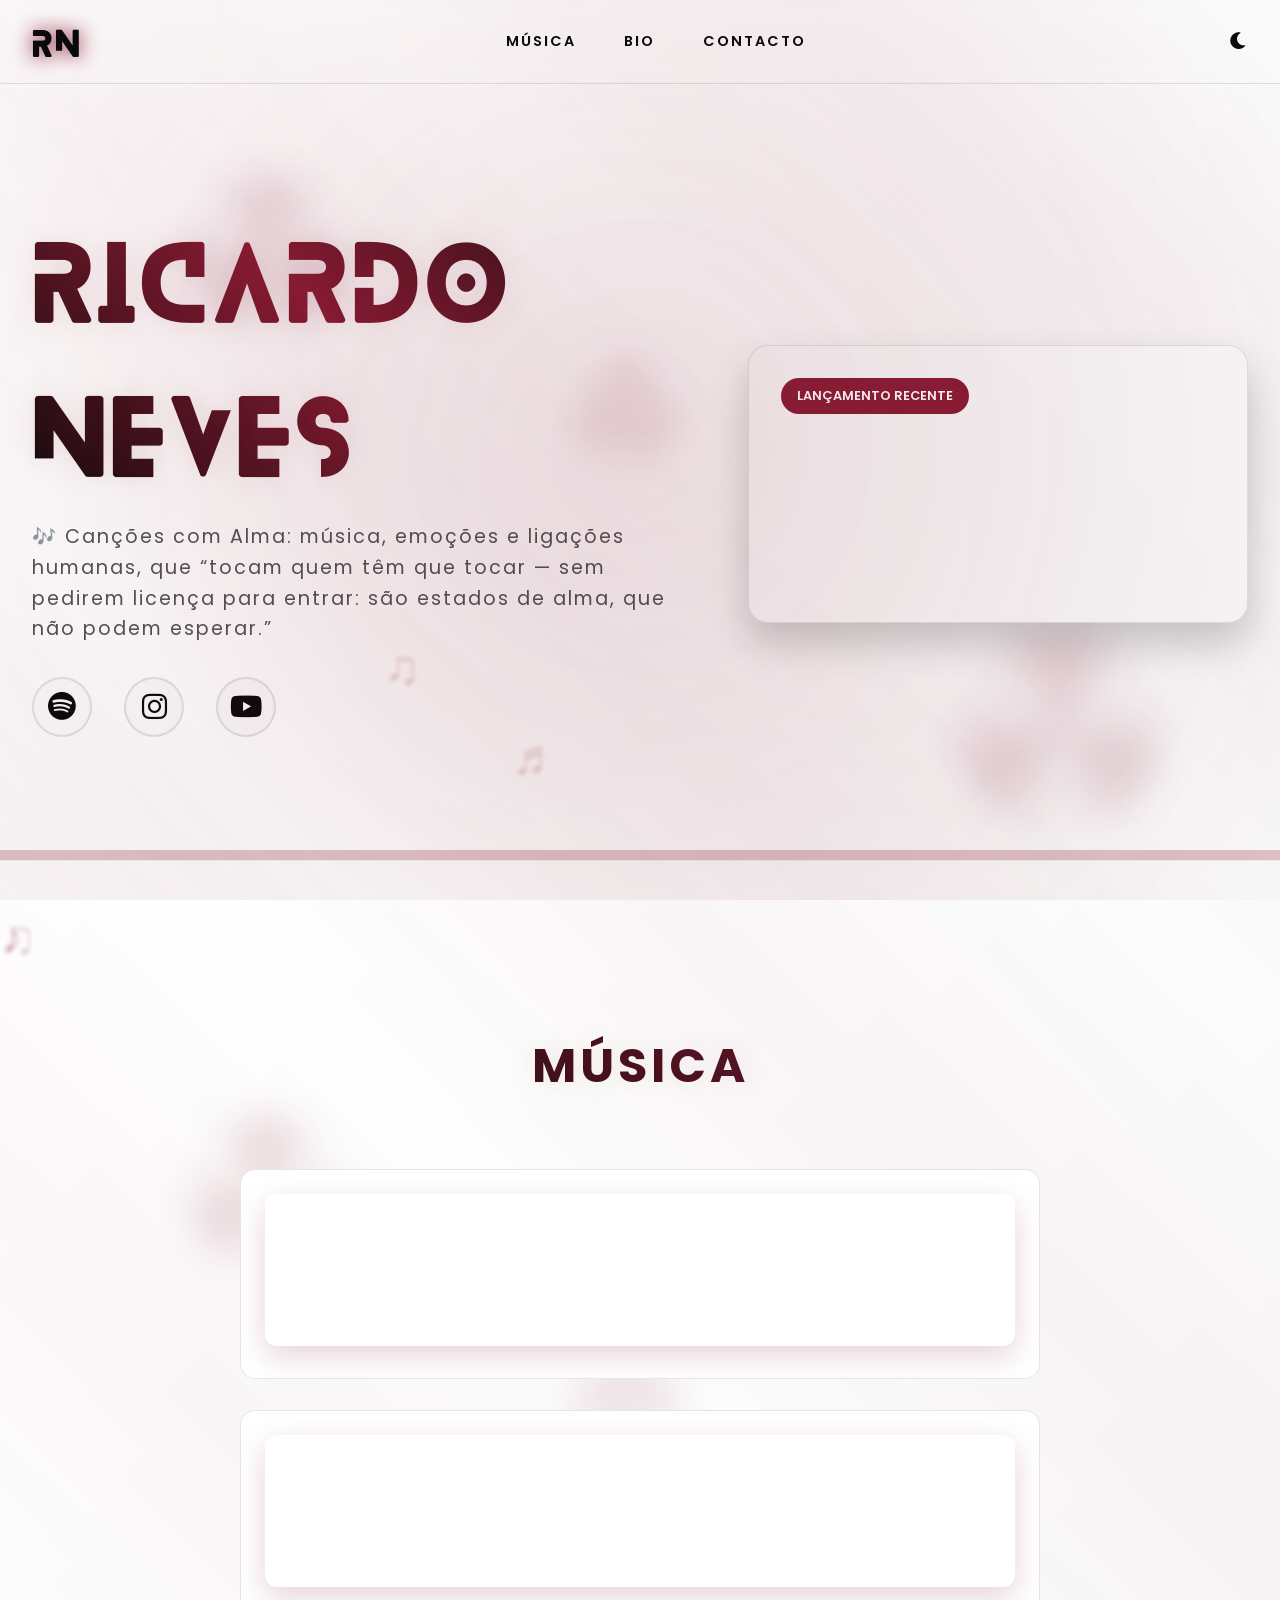
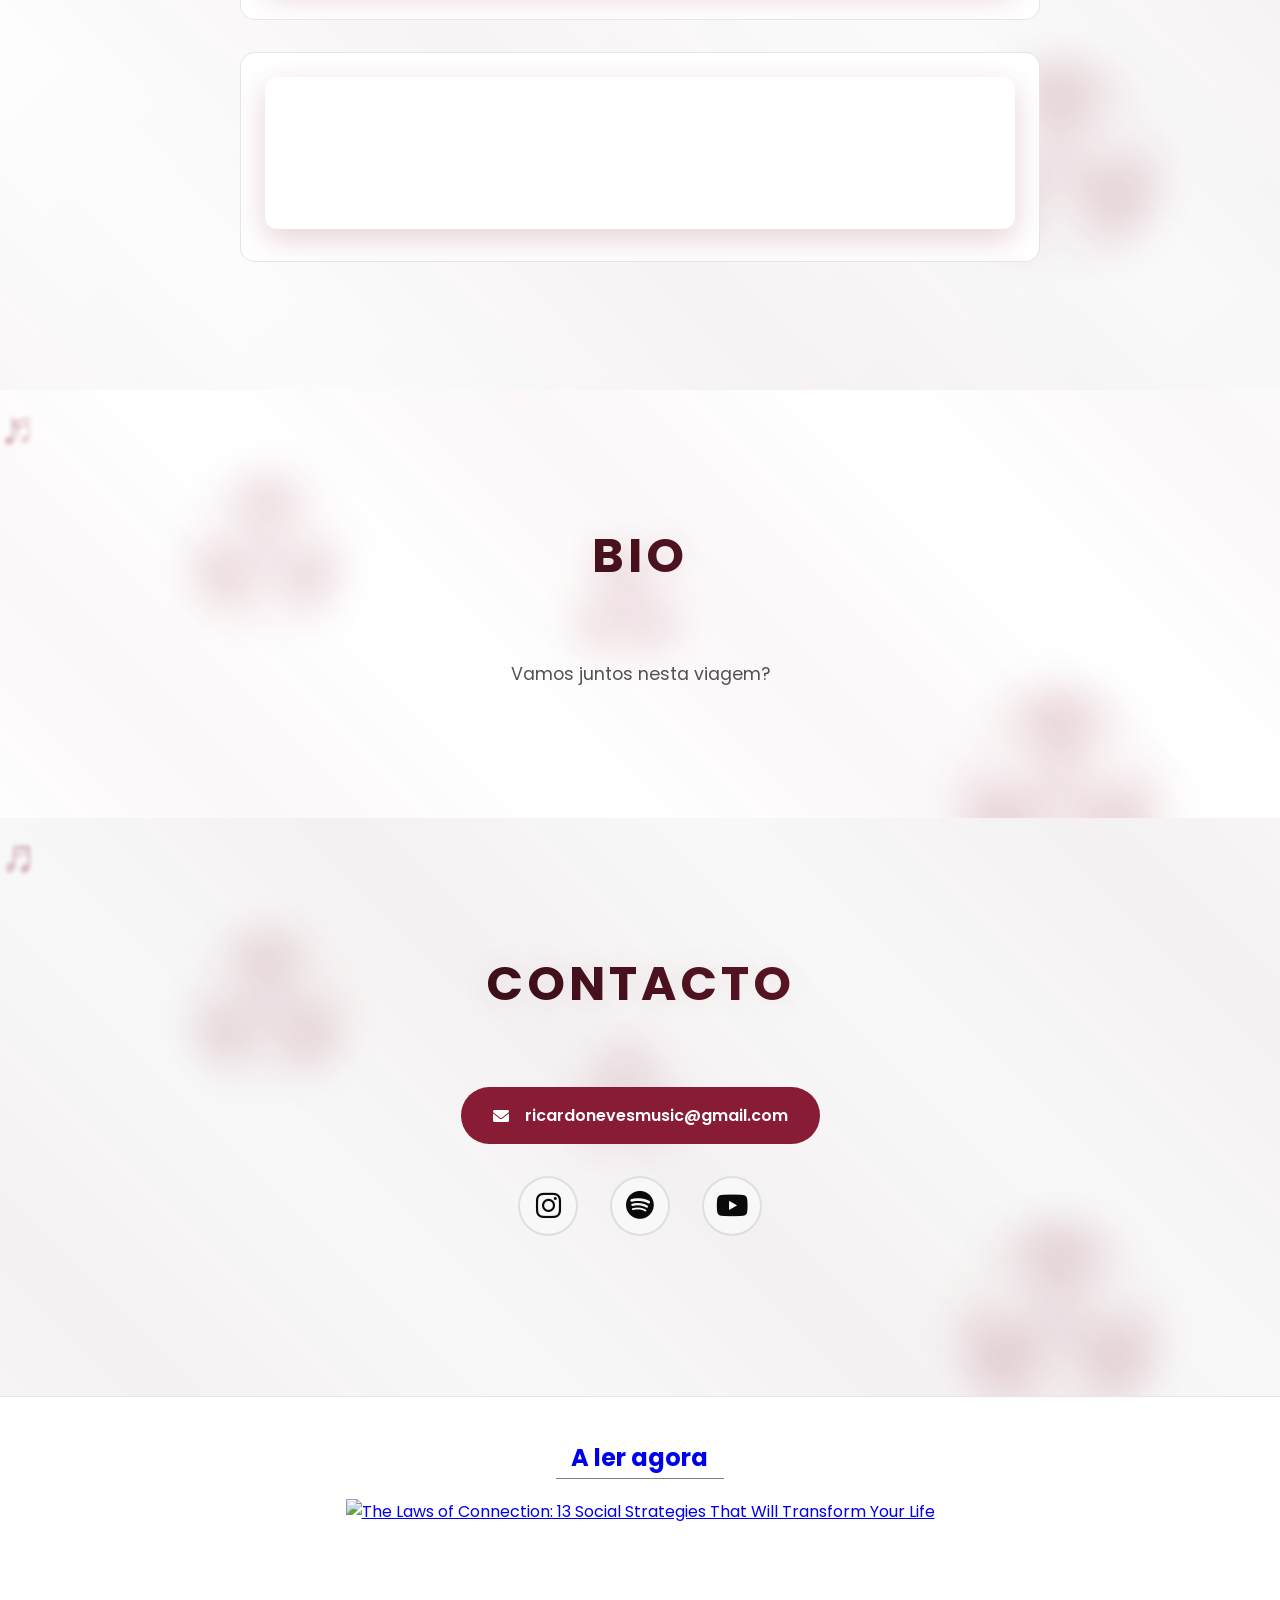
==== index.html @ ec3bc3f4 "Remove Goodreads widget script from index.html Removed Goodreads custom widget script from footer." ====
<!DOCTYPE html>
<html lang="pt-PT" prefix="og: https://ogp.me/ns#" data-theme="light">
<head>
    <meta charset="UTF-8">
    <meta name="viewport" content="width=device-width, initial-scale=1.0">
    <title>Ricardo Neves</title>
    <meta name="description" content="Músico e cantautor português ✨🎶">
    <link rel="canonical" href="https://ricardonevesmusic.github.io/">
    <meta property="og:locale" content="pt_PT">
    <meta property="og:type" content="website">
    <meta property="og:title" content="Ricardo Neves">
    <meta property="og:description" content="Músico e cantautor português ✨🎶">
    <meta property="og:url" content="https://ricardonevesmusic.github.io/">
    <meta property="og:site_name" content="Ricardo Neves">
    <meta property="og:image" content="https://ricardonevesmusic.github.io/assets/content/thumb.png">
    <meta property="og:image:alt" content="thumb">
    <meta property="fb:app_id" content="2177072043146014">
    <meta name="google-site-verification" content="KNyruKmZy-m8HZT0TS59l2hloIQMqn_xw50FbiEylUY">
<script type="application/ld+json">
{
  "@context": "https://schema.org",
  "@type": "Organization",
  "name": "Ricardo Neves",
  "alternateName": "Ricardo Neves",
  "url": "https://ricardonevesmusic.github.io/",
  "logo": "https://ricardonevesmusic.github.io/assets/content/thumb.png",
  "sameAs": [
    "https://www.youtube.com/ricardonevesmusic/",
    "https://www.instagram.com/ricardonevesmusic/",
    "https://open.spotify.com/artist/6WlL4P6eUaXGtFagtXvYX2/",
    "https://www.facebook.com/ricardonevesmusic/",
    "https://music.apple.com/artist/ricardo-neves/1589134865",
    "https://ricardonevesmusic.github.io/",
    "https://ricardonevesmusic.bandcamp.com",
    "https://paypal.me/ricardonevesmusic/",
    "https://www.paypal.com/paypalme/ricardonevesmusic/",
    "https://buymeacoffee.com/ricardonevesmusic",
    "https://github.com/ricardonevesmusic/",
    "https://x.com/RicardoNMusic/",
    "https://soundcloud.com/ricardonevesmusic/"
  ]
}
</script>
    <link rel="icon" type="image/png" href="assets/content/logo1.png">
    <link rel="alternate icon" href="assets/content/logo1.png" type="image/png">
    <link rel="stylesheet" href="assets/css/style.css">
    <link rel="stylesheet" href="https://cdnjs.cloudflare.com/ajax/libs/font-awesome/6.0.0/css/all.min.css">
    <link href="https://fonts.googleapis.com/css2?family=Poppins:wght@300;400;500;600;700;800&display=swap" rel="stylesheet">
</head>
<body>
    <!-- Navigation -->
    <nav>
        <div class="nav-content">
            <div class="logo">RN</div>
            <button class="mobile-menu-btn">
                <i class="fas fa-bars"></i>
            </button>
            <div class="nav-links">
                <a href="#music">MÚSICA</a>
                <a href="#about">BIO</a>
                <a href="#contact">CONTACTO</a>
            </div>
            <button class="theme-toggle">
                <i class="fas fa-moon"></i>
            </button>
        </div>
    </nav>

    <!-- Scroll Indicator -->
    <div class="scroll-progress"></div>

    <!-- Hero Section -->
    <section id="home" class="hero">
        <div class="animated-background">
            <div class="floating-element" data-speed="1"></div>
            <div class="floating-element" data-speed="2"></div>
            <div class="floating-element" data-speed="3"></div>
            <div class="floating-element" data-speed="2"></div>
            <div class="floating-element" data-speed="1"></div>
            <div class="floating-note">♪</div>
            <div class="floating-note">♫</div>
            <div class="floating-note">♬</div>
        </div>
        <div class="wave-animation"></div>
        <div class="hero-content">
            <div class="hero-left">
                <div class="artist-info">
                    <h1>Ricardo Neves</h1>
                    <p>🎶 Canções com Alma: música, emoções e ligações humanas, que “tocam quem têm que tocar — sem pedirem licença para entrar: são estados de alma, que não podem esperar.”</p>
                    <div class="social-links">
                        <a href="https://open.spotify.com/artist/6WlL4P6eUaXGtFagtXvYX2" target="_blank" class="spotify-link">
                            <i class="fab fa-spotify"></i>
                            <span class="tooltip">Spotify</span>
                        </a>
                        <a href="https://www.instagram.com/ricardonevesmusic" target="_blank" class="instagram-link">
                            <i class="fab fa-instagram"></i>
                            <span class="tooltip">Instagram</span>
                        </a>
                        <a href="https://www.youtube.com/ricardonevesmusic" target="_blank" class="youtube-link">
                            <i class="fab fa-youtube"></i>
                            <span class="tooltip">YouTube</span>
                        </a>
                    </div>
                </div>
            </div>
            <div class="hero-right">
                <div class="latest-track">
                    <span class="tag">LANÇAMENTO RECENTE</span>
                    <iframe style="border:0; border-radius:12px;" 
                        src="https://open.spotify.com/embed/track/5uufnK4wmRkYxllsQLebnW?theme=0" 
                        width="100%" 
                        height="152" 
                        allowfullscreen="" 
                        allow="autoplay; clipboard-write; encrypted-media; fullscreen; picture-in-picture" 
                        loading="lazy">
                    </iframe>
                </div>
            </div>
        </div>
    </section>

    <!-- Hero section's 3D layers -->
    <div class="hero-layers">
        <div class="layer" data-speed="0.1"></div>
        <div class="layer" data-speed="0.2"></div>
        <div class="layer" data-speed="0.3"></div>
    </div>

    <!-- Music Wave Canvas -->
    <canvas id="waveCanvas"></canvas>

    <!-- Music Section -->
    <section id="music" class="music">
        <div class="animated-background">
            <div class="floating-element" data-speed="1"></div>
            <div class="floating-element" data-speed="2"></div>
            <div class="floating-element" data-speed="3"></div>
            <div class="floating-note">♪</div>
            <div class="floating-note">♫</div>
        </div>
        <div class="wave-animation"></div>
        <h2>MÚSICA</h2>
        <div class="music-container">
            <div class="track-list">
                <div class="track">
                    <div class="track-inner">
                        <iframe style="border:0; border-radius:12px;" 
                            src="https://open.spotify.com/embed/track/4zQgELJewbK9GteYhasrMs?theme=0" 
                            width="100%" 
                            height="152"
                            allowfullscreen="" 
                            allow="autoplay; clipboard-write; encrypted-media; fullscreen; picture-in-picture" 
                            loading="lazy">
                        </iframe>
                    </div>
                </div>
                <div class="track">
                    <div class="track-inner">
                        <iframe style="border:0; border-radius:12px;" 
                            src="https://open.spotify.com/embed/track/7EoBHSqBF46eooiJKFsT2g?theme=0" 
                            width="100%" 
                            height="152" 
                            allowfullscreen="" 
                            allow="autoplay; clipboard-write; encrypted-media; fullscreen; picture-in-picture" 
                            loading="lazy">
                        </iframe>
                    </div>
                </div>
                <div class="track">
                    <div class="track-inner">
                        <iframe style="border:0; border-radius:12px;" 
                            src="https://open.spotify.com/embed/track/21BXsSyrTKfIPPm9quDmxL?theme=0" 
                            width="100%" 
                            height="152" 
                            allowfullscreen="" 
                            allow="autoplay; clipboard-write; encrypted-media; fullscreen; picture-in-picture" 
                            loading="lazy">
                        </iframe>
                    </div>
                </div>
            </div>
        </div>
    </section>

    <!-- About Section -->
    <section id="about" class="about">
        <div class="animated-background">
            <div class="floating-element" data-speed="2"></div>
            <div class="floating-element" data-speed="1"></div>
            <div class="floating-element" data-speed="3"></div>
            <div class="floating-note">♬</div>
            <div class="floating-note">♪</div>
        </div>
        <div class="wave-animation"></div>
        <h2>BIO</h2>
        <div class="about-content">
            <div class="about-text">
                <p>Vamos juntos nesta viagem?</p>
            </div>
        </div>
    </section>

    <!-- Contact Section -->
    <section id="contact" class="contact">
        <div class="animated-background">
            <div class="floating-element" data-speed="1"></div>
            <div class="floating-element" data-speed="3"></div>
            <div class="floating-element" data-speed="2"></div>
            <div class="floating-note">♫</div>
            <div class="floating-note">♬</div>
        </div>
        <div class="wave-animation"></div>
        <h2>CONTACTO</h2>
        <div class="contact-content">
            <a href="mailto:ricardonevesmusic@gmail.com" class="contact-btn">
                <i class="fas fa-envelope"></i>
                ricardonevesmusic@gmail.com
            </a>
            <div class="social-links-bottom">
                <a href="https://www.instagram.com/ricardonevesmusic" target="_blank" class="instagram-link">
                    <i class="fab fa-instagram"></i>
                    <span class="tooltip">Instagram</span>
                </a>
                <a href="https://open.spotify.com/artist/6WlL4P6eUaXGtFagtXvYX2" target="_blank" class="spotify-link">
                    <i class="fab fa-spotify"></i>
                    <span class="tooltip">Spotify</span>
                </a>
                <a href="https://www.youtube.com/ricardonevesmusic" target="_blank" class="youtube-link">
                    <i class="fab fa-youtube"></i>
                    <span class="tooltip">YouTube</span>
                </a>
            </div>
        </div>
    </section>

    <footer>
        <p></p>
                <!-- Show static HTML/CSS as a placeholder in case js is not enabled - javascript include will override this if things work -->
      
<style type="text/css" media="screen">
  .gr_custom_container_1781702790 {
    /* customize your Goodreads widget container here*/
    border: 0px solid gray;
    border-radius:10px;
    padding: 10px 5px 10px 5px;
    background-color: transparent;
    color: #000000;
    width: 100%;
  }
  .gr_custom_header_1781702790 {
    /* customize your Goodreads header here*/
    border-bottom: 1px solid gray;
    width: 14%;
    margin-bottom: 20px;
    text-align: center;
    font-size: 80%
    padding-bottom: 5px;
  }
  .gr_custom_each_container_1781702790 {
    /* customize each individual book container here */
    width: 100%;
    clear: both;
    margin-bottom: 10px;
    padding-bottom: 4px;
  }
  .gr_custom_book_container_1781702790 {
    /* customize your book covers here */
    overflow: hidden;
    height: 400px;
    text-align: center;
    width: 100%;
    ;
  }
  .gr_custom_author_1781702790 {
    /* customize your author names here */
    font-size: 10px;
  }
  .gr_custom_tags_1781702790 {
    /* customize your tags here */
    font-size: 10px;
    color: gray;
  }
  .gr_custom_rating_1781702790 {
    /* customize your rating stars here */
    float: right;
  }
</style>

      <center><div id="gr_custom_widget_1781702790">
          <div class="gr_custom_container_1781702790">
    <h2 class="gr_custom_header_1781702790">
    <a style="text-decoration: none;" rel="nofollow" href="https://www.goodreads.com/review/list/196361503-ricardo-neves?shelf=currently-reading&amp;utm_medium=api&amp;utm_source=custom_widget">A ler agora</a>
    </h2>
      <div class="gr_custom_each_container_1781702790">
          <div class="gr_custom_book_container_1781702790">
            <a title="The Laws of Connection: 13 Social Strategies That Will Transform Your Life" rel="nofollow" href="https://www.goodreads.com/review/show/8693892093?utm_medium=api&amp;utm_source=custom_widget"><img alt="The Laws of Connection: 13 Social Strategies That Will Transform Your Life" border="0" src="https://i.gr-assets.com/images/S/compressed.photo.goodreads.com/books/1775548458l/250739136._SX_.jpg" width="300px" height="300px" /></a>
          </div>
      </div>
              
  </div>
      </center>
      </div>
    </footer>

    <script src="assets/js/script.js"></script>
</body>
</html>
---- assets/css/style.css ----
/* 💻💻💻 VERSÃO — PC 💻💻💻 */

/* ------------------------- */

/* 
=======================
VARIÁVEIS DO TEMA NO PC 
======================= 
*/

:root {
    --bg-primary: #0a0a0a;
    --bg-secondary: #151515;
    --text-primary: #ffffff;
    --text-secondary: rgba(255, 255, 255, 0.7);
    --accent: #881c34;
    --accent-light: rgba(136, 28, 52, 0.2);
    --border: rgba(255, 255, 255, 0.1);
}

[data-theme="light"] {
    --bg-primary: #ffffff;
    --bg-secondary: #f8f8f8;
    --text-primary: #0a0a0a;
    --text-secondary: rgba(10, 10, 10, 0.7);
    --accent: #881c34;
    --accent-light: rgba(136, 28, 52, 0.1);
    --border: rgba(0, 0, 0, 0.1);
}

/* 
==============
ESTILOS PADRÃO
============== 
*/

* {
    margin: 0;
    padding: 0;
    box-sizing: border-box;
}

html {
    scroll-behavior: smooth;
}

body {
    font-family: 'Poppins', sans-serif;
    background: var(--bg-primary);
    color: var(--text-primary);
    line-height: 1.6;
    overflow-x: hidden;
}

/* 
=============
NAVEGAÇÃO 🧭
============= 
*/

nav {
    position: fixed;
    width: 100%;
    top: 0;
    z-index: 1000;
    background: rgba var(--bg-primary), 0.8;
    backdrop-filter: blur(10px);
    border-bottom: 1px solid var(--border);
}

.nav-content {
    max-width: 1400px;
    margin: 0 auto;
    padding: 1rem 2rem;
    display: flex;
    justify-content: space-between;
    align-items: center;
}

.logo {
    font-family: 'Blanka';
    font-size: 2rem;
    font-weight: 800;
    color: var(--text-primary);
    text-shadow: 0 0 20px var(--accent);
    letter-spacing: 4px;
}

.nav-links {
    display: flex;
    gap: 3rem;
}

.nav-links a {
    color: var(--text-primary);
    text-decoration: none;
    font-weight: 600;
    font-size: 0.9rem;
    letter-spacing: 2px;
    transition: all 0.3s ease;
}

.nav-links a:hover {
    color: var(--accent);
}

/* 
===========
SECÇÃO HERO
=========== 
*/

.hero {
    min-height: 100vh;
    padding: 100px 2rem 2rem;
    position: relative;
    display: flex;
    align-items: center;
    background: linear-gradient(135deg, var(--bg-primary) 0%, var(--bg-secondary) 100%);
    overflow: hidden;
}

.wave-animation {
    position: absolute;
    top: 0;
    left: 0;
    width: 100%;
    height: 100%;
    background: repeating-linear-gradient(
        45deg,
        var(--accent-light) 0%,
        transparent 10%,
        var(--accent-light) 20%
    );
    background-size: 200% 200%;
    animation: 
        waveMove 20s ease-in-out infinite alternate;
    opacity: 0.3;
    will-change: transform;
}

@keyframes waveMove {
    0% {
        transform: translateY(-5%) scale(1.05);
    }
    100% {
        transform: translateY(5%) scale(1.05);
    }
}

.hero-content {
    max-width: 1400px;
    margin: 0 auto;
    width: 100%;
    display: flex;
    justify-content: space-between;
    align-items: center;
    gap: 4rem;
    position: relative;
    z-index: 2;
}

.hero-left {
    flex: 1;
}

.artist-info h1 {
    font-family: 'Blanka';
    font-size: 6rem;
    font-weight: 800;
    letter-spacing: 8px;
    margin-bottom: 1rem;
    background: linear-gradient(45deg, var(--text-primary), var(--accent));
    -webkit-background-clip: text;
    -webkit-text-fill-color: transparent;
    text-shadow: 0 0 30px var(--accent-light);
}

.artist-info p {
    font-size: 1.2rem;
    color: var(--text-secondary);
    margin-bottom: 2rem;
    letter-spacing: 2px;
}

.hero-right {
    flex: 1;
    max-width: 500px;
}

.latest-track {
    background: var(--bg-secondary);
    padding: 2rem;
    border-radius: 20px;
    border: 1px solid var(--border);
    box-shadow: 0 20px 40px rgba(0, 0, 0, 0.2);
    transform: translateY(0);
    transition: transform 0.3s ease;
}

.latest-track:hover {
    transform: translateY(-10px);
}

.tag {
    display: inline-block;
    padding: 0.5rem 1rem;
    background: var(--accent);
    color: #fff;
    border-radius: 50px;
    font-size: 0.8rem;
    font-weight: 600;
    margin-bottom: 1rem;
}

/* 
==================
SECÇÃO MUSICAL 🎶
================== 
*/

.music {
    padding: 8rem 2rem;
    position: relative;
    overflow: hidden;
    background: linear-gradient(135deg, var(--bg-primary) 0%, var(--bg-secondary) 100%);
}

.music h2 {
    position: relative;
    z-index: 2;
    text-align: center;
    font-size: 3rem;
    margin-bottom: 4rem;
    letter-spacing: 4px;
    background: linear-gradient(45deg, var(--text-primary), var(--accent));
    -webkit-background-clip: text;
    -webkit-text-fill-color: transparent;
    text-shadow: 0 0 30px var(--accent-light);
}

.music-container {
    position: relative;
    z-index: 2;
}

.track-list {
    max-width: 800px;
    margin: 0 auto;
    display: flex;
    flex-direction: column;
    gap: 2rem;
}

.track {
    background: var(--bg-primary);
    padding: 1.5rem;
    border-radius: 15px;
    border: 1px solid var(--border);
    transition: all 0.5s cubic-bezier(0.4, 0, 0.2, 1);
    position: relative;
    overflow: hidden;
}

.track:hover {
    transform: translateY(-10px) scale(1.02);
    box-shadow: 0 20px 40px rgba(0, 0, 0, 0.3);
}

.track::before {
    content: '';
    position: absolute;
    top: -50%;
    left: -50%;
    width: 200%;
    height: 200%;
    background: linear-gradient(
        45deg,
        transparent,
        rgba(136, 28, 52, 0.1),
        transparent
    );
    transform: rotate(45deg);
    animation: shine 3s infinite;
    opacity: 0;
    transition: opacity 0.3s ease;
}

.track:hover::before {
    opacity: 1;
}

@keyframes shine {
    0% {
        transform: translateX(-100%) rotate(45deg);
    }
    100% {
        transform: translateX(100%) rotate(45deg);
    }
}

/* 
=========================
SECÇÕES DE BIO & CONTACTO
========================= 
*/

.about, .contact {
    padding: 8rem 2rem;
    position: relative;
    overflow: hidden;
    background: linear-gradient(135deg, var(--bg-primary) 0%, var(--bg-secondary) 100%);
}

.about {
    background: var(--bg-primary);
}

.contact {
    background: var(--bg-secondary);
}

.about h2, .contact h2 {
    position: relative;
    z-index: 2;
    text-align: center;
    font-size: 3rem;
    margin-bottom: 4rem;
    letter-spacing: 4px;
    background: linear-gradient(45deg, var(--text-primary), var(--accent));
    -webkit-background-clip: text;
    -webkit-text-fill-color: transparent;
    text-shadow: 0 0 30px var(--accent-light);
}

.about-content, .contact-content {
    max-width: 800px;
    margin: 0 auto;
    text-align: center;
    position: relative;
    z-index: 2;
}

.about-text p {
    font-size: 1.1rem;
    color: var(--text-secondary);
    line-height: 1.8;
}

/* 
=============================================
💻💻💻 LINKS DAS REDES SOCIAIS — PC 💻💻💻
============================================= 
*/

.social-links {
    display: flex;
    gap: 2rem;
    margin: 2rem 0;
}

.social-links a {
    position: relative;
    width: 60px;
    height: 60px;
    display: flex;
    align-items: center;
    justify-content: center;
    border-radius: 50%;
    background: var(--bg-secondary);
    border: 2px solid var(--border);
    transition: all 0.4s cubic-bezier(0.175, 0.885, 0.32, 1.275);
    overflow: hidden;
    text-decoration: none;
}

.social-links a i {
    font-size: 1.8rem;
    color: var(--text-primary);
    transition: all 0.4s ease;
    z-index: 2;
}

.social-links a::before {
    content: '';
    position: absolute;
    top: 50%;
    left: 50%;
    width: 0;
    height: 0;
    border-radius: 50%;
    transition: all 0.5s ease;
    z-index: 1;
}

.social-links a:hover {
    transform: translateY(-5px);
    box-shadow: 0 10px 20px rgba(0, 0, 0, 0.2);
    border-color: transparent;
}

.social-links a:hover i {
    color: #fff;
    transform: scale(1.2);
}

.social-links a:hover::before {
    width: 150%;
    height: 150%;
    top: -25%;
    left: -25%;
}

/* 
======================================================
💻💻💻 LINKS DAS REDES SOCIAIS DO FUNDO — PC 💻💻💻
====================================================== 
*/

.social-links-bottom {
    flex-wrap: wrap;
    justify-content: center;
    display: flex;
    gap: 2rem;
    margin: 2rem 0;
}

.social-links-bottom a {
    position: center;
    width: 60px;
    height: 60px;
    display: flex;
    align-items: center;
    justify-content: center;
    border-radius: 50%;
    background: var(--bg-secondary);
    border: 2px solid var(--border);
    transition: all 0.4s cubic-bezier(0.175, 0.885, 0.32, 1.275);
    overflow: hidden;
    text-decoration: none;
}

.social-links-bottom a i {
    font-size: 1.8rem;
    color: var(--text-primary);
    transition: all 0.4s ease;
    z-index: 2;
}

.social-links-bottom a::before {
    content: '';
    position: absolute;
    top: 50%;
    left: 50%;
    width: 0;
    height: 0;
    border-radius: 50%;
    transition: all 0.5s ease;
    z-index: 1;
}

.social-links-bottom a:hover {
    transform: translateY(-5px);
    box-shadow: 0 10px 20px rgba(0, 0, 0, 0.2);
    border-color: transparent;
}

.social-links-bottom a:hover i {
    color: #fff;
    transform: scale(1.2);
}

.social-links-bottom a:hover::before {
    width: 150%;
    height: 150%;
    top: -25%;
    left: -25%;
}

.social-links-bottom a .tooltip {
    position: absolute;
    bottom: -40px;
    left: 50%;
    transform: translateX(-50%) scale(0);
    padding: 6px 12px;
    background: var(--bg-secondary);
    color: var(--text-primary);
    font-size: 0.8rem;
    border-radius: 20px;
    opacity: 0;
    pointer-events: none;
    transition: all 0.3s cubic-bezier(0.175, 0.885, 0.32, 1.275);
    box-shadow: 0 5px 10px rgba(0, 0, 0, 0.2);
    white-space: nowrap;
}

.social-links-bottom a:hover .tooltip {
    transform: translateX(-50%) scale(1);
    opacity: 1;
    bottom: -35px;
}

.social-links-bottom a:hover {
    animation: none;
}

.social-links-bottom a:hover {
    animation: wobble 0.8s ease-in-out;
}

@keyframes wobble {
    0%, 100% { transform: translateY(0) rotate(0); }
    25% { transform: translateY(-5px) rotate(-5deg); }
    50% { transform: translateY(-7px) rotate(0); }
    75% { transform: translateY(-5px) rotate(5deg); }
}

/* 
==================================
ESTILOS ESPECÍFICOS POR PLATAFORMA
================================== 
*/

.spotify-link::before {
    background: #1DB954;
}

.instagram-link::before {
    background: linear-gradient(45deg, #f09433 0%, #e6683c 25%, #dc2743 50%, #cc2366 75%, #bc1888 100%);
}

.youtube-link::before {
    background: red;
}

/* 
=======
TOOLTIP
=======
*/

.social-links a .tooltip {
    position: absolute;
    bottom: -40px;
    left: 50%;
    transform: translateX(-50%) scale(0);
    padding: 6px 12px;
    background: var(--bg-secondary);
    color: var(--text-primary);
    font-size: 0.8rem;
    border-radius: 20px;
    opacity: 0;
    pointer-events: none;
    transition: all 0.3s cubic-bezier(0.175, 0.885, 0.32, 1.275);
    box-shadow: 0 5px 10px rgba(0, 0, 0, 0.2);
    white-space: nowrap;
}

.social-links a:hover .tooltip {
    transform: translateX(-50%) scale(1);
    opacity: 1;
    bottom: -35px;
}

/* 
=================
ANIMAÇÃO DE HOVER
================= 
*/

.social-links a:hover {
    animation: none;
}

.contact-btn {
    display: inline-flex;
    align-items: center;
    gap: 1rem;
    padding: 1rem 2rem;
    background: var(--accent);
    color: #fff;
    text-decoration: none;
    border-radius: 50px;
    font-weight: 600;
    transition: all 0.3s ease;
}

.contact-btn:hover {
    transform: translateY(-5px);
    box-shadow: 0 10px 20px rgba(136, 28, 52, 0.3);
}

/* 
================
FOOTER // RODAPÉ
================ 
*/

footer {
    padding: 2rem;
    text-align: center;
    background: var(--bg-primary);
    border-top: 1px solid var(--border);
    color: var(--text-secondary);
}

/* 
=================
ALTERAÇÃO DE TEMA
================= 
*/

.theme-toggle {
    background: none;
    border: none;
    color: var(--text-primary);
    font-size: 1.2rem;
    cursor: pointer;
    transition: all 0.3s ease;
}

.theme-toggle:hover {
    color: var(--accent);
    transform: rotate(15deg);
}

/* 
=====================================
📳📳📳 DESIGN MÓVEL — RESP. 📳📳📳
===================================== 
*/

@media screen and (max-width: 1024px) {
    .hero-content {
        flex-direction: column;
        text-align: center;
    }

    .hero-right {
        width: 100%;
    }

    .artist-info h1 {
        font-size: 4rem;
    }
}

@media screen and (max-width: 768px) {
    .nav-links {
        display: none;
    }

    .artist-info h1 {
        font-size: 3rem;
    }
    
    .hero-right {
        width: 100%;
        max-width: none;
    }

    .latest-track {
        width: 100%;
        max-width: none;
        padding: 1rem;
    }

    .latest-track iframe {
        display: block;
        width: 100%;
        min-height: 152px;
    }

    .about h2, .contact h2, .music h2 {
        font-size: 2.5rem;
    }

    .social-links {
        gap: 1rem;
    }
    
    .social-links a {
        width: 50px;
        height: 50px;
    }
    
    .social-links a i {
        font-size: 1.5rem;
    }

    .social-links-bottom {
        gap: 1rem;
    }
    
    .social-links-bottom a {
        width: 50px;
        height: 50px;
    }
    
    .social-links-bottom a i {
        font-size: 1.5rem;
    }
}

/* 
===========================
BARRA DE PROGRESSO (SCROLL)
=========================== 
*/

.scroll-progress {
    position: fixed;
    top: 0;
    left: 0;
    width: 0;
    height: 3px;
    background: linear-gradient(90deg, var(--accent), #ff4d4d);
    z-index: 1001;
    transition: width 0.1s ease;
}

/* 
==========
CAMADAS 3D
========== 
*/

.hero-layers {
    position: absolute;
    top: 0;
    left: 0;
    width: 100%;
    height: 100%;
    pointer-events: none;
}

.layer {
    position: absolute;
    top: 0;
    left: 0;
    width: 100%;
    height: 100%;
    background-position: center;
    background-size: cover;
    transform-style: preserve-3d;
}

.layer:nth-child(1) {
    background: radial-gradient(circle at center, var(--accent-light) 0%, transparent 70%);
    opacity: 0.3;
}

.layer:nth-child(2) {
    background: linear-gradient(45deg, var(--accent-light) 0%, transparent 100%);
    opacity: 0.2;
}

.layer:nth-child(3) {
    background: radial-gradient(circle at center, var(--accent) 0%, transparent 100%);
    opacity: 0.1;
}

/* 
===========
WAVE CANVAS
=========== 
*/

#waveCanvas {
    position: absolute;
    bottom: 0;
    left: 0;
    width: 100%;
    height: 100px;
    opacity: 0.5;
    pointer-events: none;
}

/* 
=================
ANIMAÇÃO DE FUNDO
================= 
*/

.animated-background {
    position: absolute;
    top: 0;
    left: 0;
    width: 100%;
    height: 100%;
    overflow: hidden;
    z-index: 1;
    pointer-events: none;
}

.floating-element {
    position: absolute;
    width: 150px;
    height: 150px;
    background: conic-gradient(
        from 0deg at 50% 50%,
        var(--accent) 0deg,
        transparent 60deg,
        var(--accent) 120deg,
        transparent 180deg,
        var(--accent) 240deg,
        transparent 300deg,
        var(--accent) 360deg
    );
    border-radius: 50%;
    filter: blur(20px);
    opacity: 0.2;
    animation: 
        float 30s infinite,
        pulse 5s ease-in-out infinite;
    will-change: transform;
}

.floating-element:nth-child(1) {
    top: 20%;
    left: 15%;
    animation-delay: 0s;
}

.floating-element:nth-child(2) {
    top: 70%;
    left: 75%;
    width: 200px;
    height: 200px;
    animation-delay: -5s;
}

.floating-element:nth-child(3) {
    top: 40%;
    left: 45%;
    width: 100px;
    height: 100px;
    animation-delay: -10s;
}

.floating-element:nth-child(4) {
    top: 35%;
    left: 65%;
    width: 180px;
    height: 180px;
    animation-delay: -15s;
}

.floating-element:nth-child(5) {
    top: 75%;
    left: 35%;
    width: 120px;
    height: 120px;
    animation-delay: -7s;
}

.floating-note {
    position: absolute;
    color: var(--accent);
    font-size: 3rem;
    opacity: 0.2;
    filter: blur(2px);
    animation: floatNote 20s infinite;
    will-change: transform;
}

.floating-note:nth-child(6) {
    top: 40%;
    left: 70%;
    animation-delay: -2s;
}

.floating-note:nth-child(7) {
    top: 70%;
    left: 30%;
    animation-delay: -7s;
}

.floating-note:nth-child(8) {
    top: 80%;
    left: 40%;
    animation-delay: -12s;
}

@keyframes float {
    0%, 100% {
        transform: translate(0, 0);
    }
    50% {
        transform: translate(30px, -20px);
    }
}

@keyframes pulse {
    0%, 100% { opacity: 0.1; }
    50% { opacity: 0.2; }
}

@keyframes waveMove {
    0% {
        transform: translateY(-5%) scale(1.05);
    }
    100% {
        transform: translateY(5%) scale(1.05);
    }
}

@keyframes floatNote {
    0%, 100% {
        transform: translate(0, 0);
    }
    50% {
        transform: translate(20px, -15px);
    }
}

/* 
============================
SPOTIFY PLAYER PERSONALIZADO
============================ 
*/

.track iframe {
    transition: all 0.5s cubic-bezier(0.4, 0, 0.2, 1);
    box-shadow: 0 10px 30px rgba(136, 28, 52, 0.2);
}

.track:hover iframe {
    transform: scale(1.02);
    box-shadow: 0 20px 40px rgba(136, 28, 52, 0.4);
}

/* 
==================
EFEITO DE CARTA 3D
================== 
*/

.track {
    perspective: 1000px;
    transform-style: preserve-3d;
}

.track-inner {
    position: relative;
    width: 100%;
    height: 100%;
    transform-style: preserve-3d;
    transition: transform 0.6s cubic-bezier(0.23, 1, 0.32, 1);
}

.track:hover .track-inner {
    transform: translateZ(20px) rotateX(5deg) rotateY(5deg);
}

/* 
============================
ANIMAÇÕES DE FUNDO AVANÇADAS
============================ 
*/

.floating-element {
    background: conic-gradient(
        from 0deg at 50% 50%,
        var(--accent) 0deg,
        transparent 60deg,
        var(--accent) 120deg,
        transparent 180deg,
        var(--accent) 240deg,
        transparent 300deg,
        var(--accent) 360deg
    );
    animation: 
        float 30s infinite,
        pulse 5s ease-in-out infinite;
}

@keyframes pulse {
    0%, 100% { opacity: 0.1; }
    50% { opacity: 0.2; }
}

/* 
==========================
ANIMAÇÃO DE ONDAS AVANÇADA
========================== 
*/

.wave-animation {
    background: repeating-linear-gradient(
        45deg,
        var(--accent-light) 0%,
        transparent 10%,
        var(--accent-light) 20%
    );
    background-size: 200% 200%;
    animation: 
        waveMove 20s ease-in-out infinite alternate;
    opacity: 0.3;
    will-change: transform;
}

/* 
====================
EFEITO DE TEXTO HERO
==================== 
*/

.artist-info h1 {
    background: linear-gradient(
        45deg,
        var(--text-primary) 0%,
        var(--accent) 50%,
        var(--text-primary) 100%
    );
    animation: gradientText 10s linear infinite;
    -webkit-background-clip: text;
    -webkit-text-fill-color: transparent;
}

@keyframes gradientText {
    0% { background-position: 0% center; }
    100% { background-position: 200% center; }
}

/* 
=================================
EFEITOS AVANÇADOS DE SOBREPOSIÇÃO
================================= 
*/

.social-links a:hover {
    animation: wobble 0.8s ease-in-out;
}

@keyframes wobble {
    0%, 100% { transform: translateY(0) rotate(0); }
    25% { transform: translateY(-5px) rotate(-5deg); }
    50% { transform: translateY(-7px) rotate(0); }
    75% { transform: translateY(-5px) rotate(5deg); }
}

/* 
======================================
MELHORIAS NA BARRA DE PROGRESSO SCROLL
====================================== 
*/

.scroll-progress {
    background: var(--accent);
    animation: none;
}

/* 
=======================================
REDUÇÃO DO NÚMERO DE ELEMENTOS DE FUNDO
======================================= 
*/

.animated-background .floating-element:nth-child(4),
.animated-background .floating-element:nth-child(5) {
    display: none;
}

/* 
========================================
SIMPLIFICAÇÃO DAS ANIMAÇÕES DE GRADIENTE
======================================== 
*/

.artist-info h1 {
    background: linear-gradient(
        45deg,
        var(--text-primary) 0%,
        var(--accent) 50%,
        var(--text-primary) 100%
    );
    animation: gradientText 10s linear infinite;
    -webkit-background-clip: text;
    -webkit-text-fill-color: transparent;
}

/* 
==========================================================
REDIRECIONAMENTO DAS ANIMAÇÕES DE TRANSFORMAÇÃO PARA A GPU
========================================================== 
*/

.track, .social-links a, .social-links-bottom a, .latest-track {
    transform: translateZ(0);
    backface-visibility: hidden;
}

/* 
====================
MENU DA VERSÃO MÓVEL
==================== 
*/

.mobile-menu-btn {
    display: none;
    background: none;
    border: none;
    color: var(--text-primary);
    font-size: 1.5rem;
    cursor: pointer;
    z-index: 1002;
}

@media screen and (max-width: 768px) {
    .mobile-menu-btn {
        display: block;
    }

    .nav-links {
        position: fixed;
        top: 0;
        left: 0;
        width: 100%;
        height: 100vh;
        background: var(--bg-primary);
        display: flex;
        flex-direction: column;
        justify-content: center;
        align-items: center;
        gap: 2rem;
        transform: translateX(-100%);
        transition: transform 0.3s ease;
        z-index: 1001;
    }

    .nav-links.active {
        transform: translateX(0);
    }

    .nav-links a {
        font-size: 1.5rem;
    }

    /* 
    ==================
    CORREÇÕES DE FAIXA
    ================== 
    */
    
    .track {
        padding: 1rem;
    }

    .track iframe {
        height: 152px !important;
        min-height: 152px !important;
    }

    .track-inner {
        transform: none !important;
    }

    /* 
    ========================
    CORREÇÕES NA SECÇÃO HERO
    ======================== 
    */
    
    .hero {
        padding-top: 120px;
    }

    .hero-content {
        padding: 1rem;
    }
    
    .latest-track {
        width: 100%;
        max-width: none;
    }

    /* 
    =======================
    BOTÕES DE REDES SOCIAIS 
    ======================= 
    */
    
    .social-links {
        flex-wrap: wrap;
        justify-content: center;
    }

    .social-links a {
        width: 45px;
        height: 45px;
    }

    .social-links a i {
        font-size: 1.3rem;
    }
    
    .social-links-bottom {
        flex-wrap: wrap;
        justify-content: center;
    }

     .social-links-bottom a {
        width: 45px;
        height: 45px;
    }

    .social-links-bottom a i {
        font-size: 1.3rem;
    }
    
    /* 
    =================
    BOTÃO DE CONTACTO
    ================= 
    */
    
    .contact-btn {
        padding: 0.8rem 1.5rem;
        font-size: 0.9rem;
    }

    /* 
    ==================
    SECÇÕES PRINCIPAIS 
    ================== 
    */
    
    .music h2, .about h2, .contact h2 {
        font-size: 2rem;
        margin-bottom: 2rem;
    }

    /* 
    =========
    TEXTO BIO
    ========= 
    */
    
    .about-text p {
        font-size: 1rem;
        padding: 0 1rem;
    }
}

@font-face {
font-family: "Blanka";
src:
local("Blanka"),
url("../content/Blanka.otf") format("opentype");
}
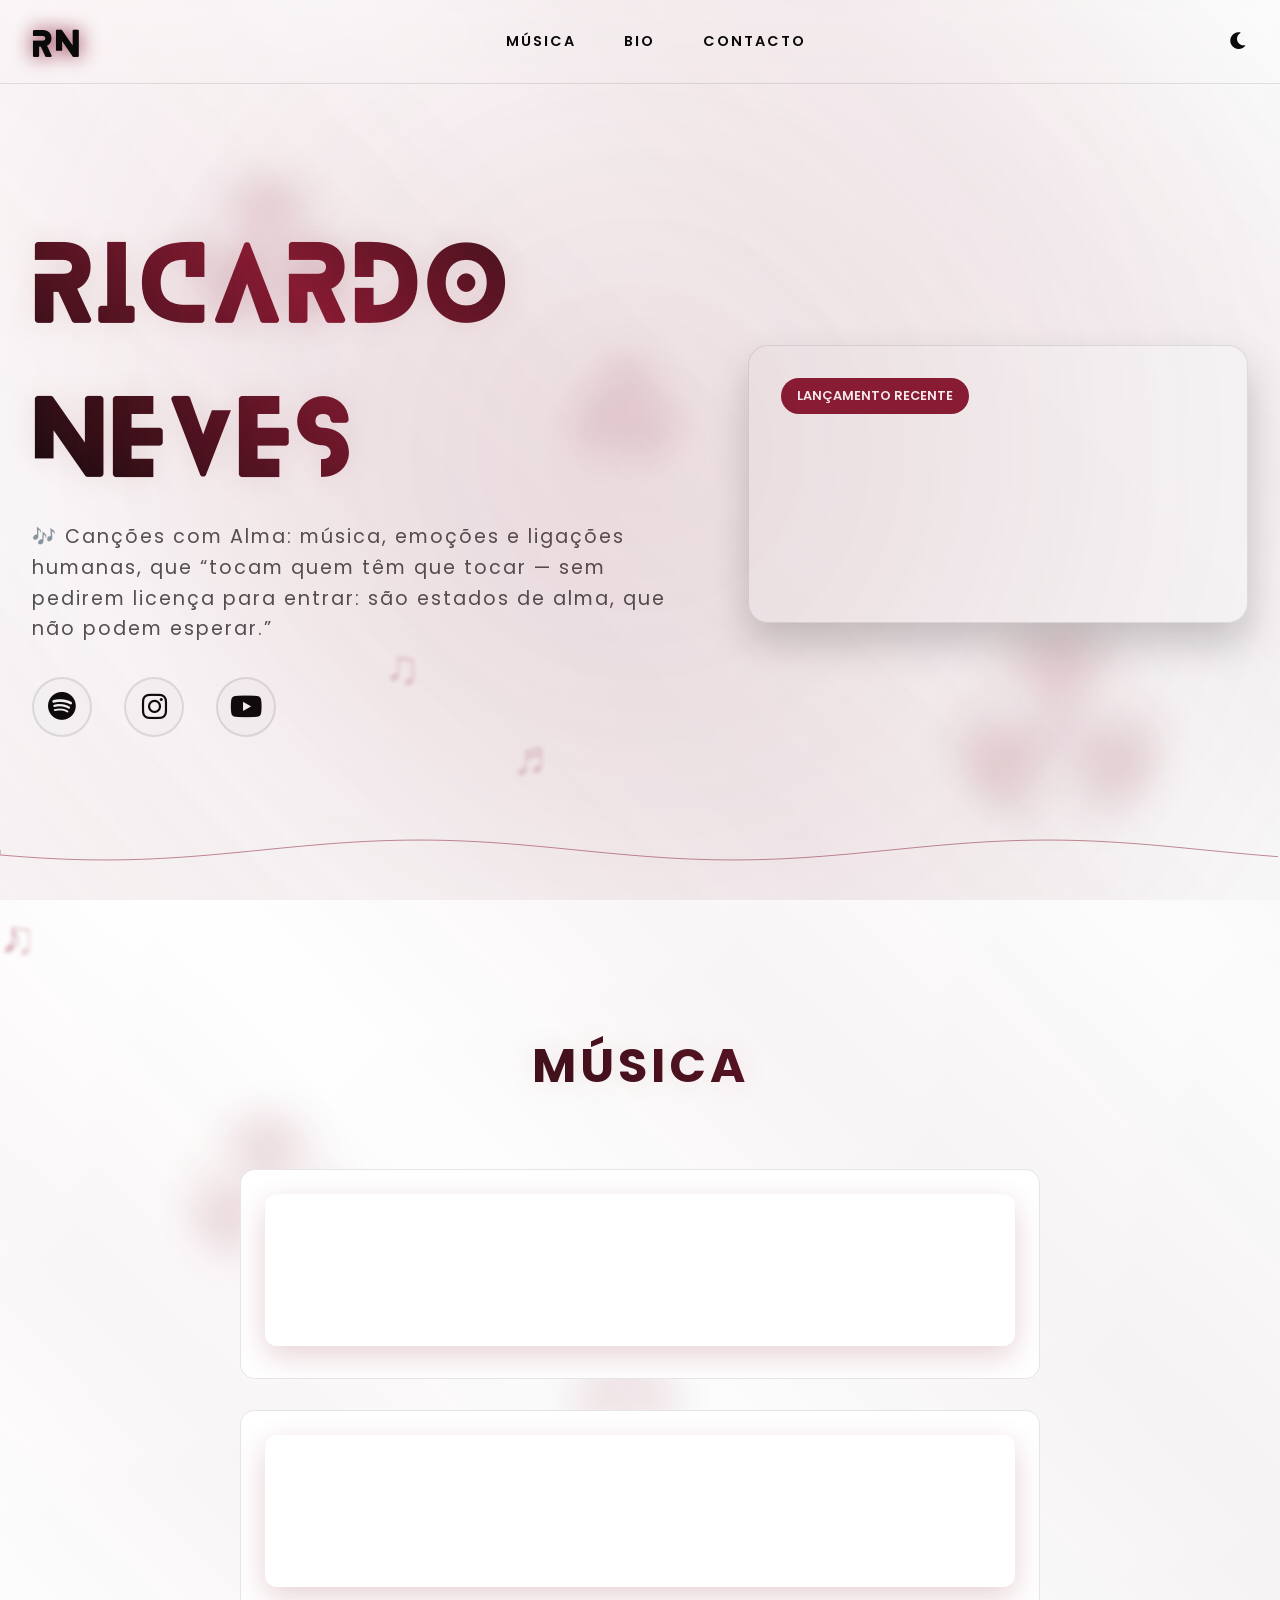
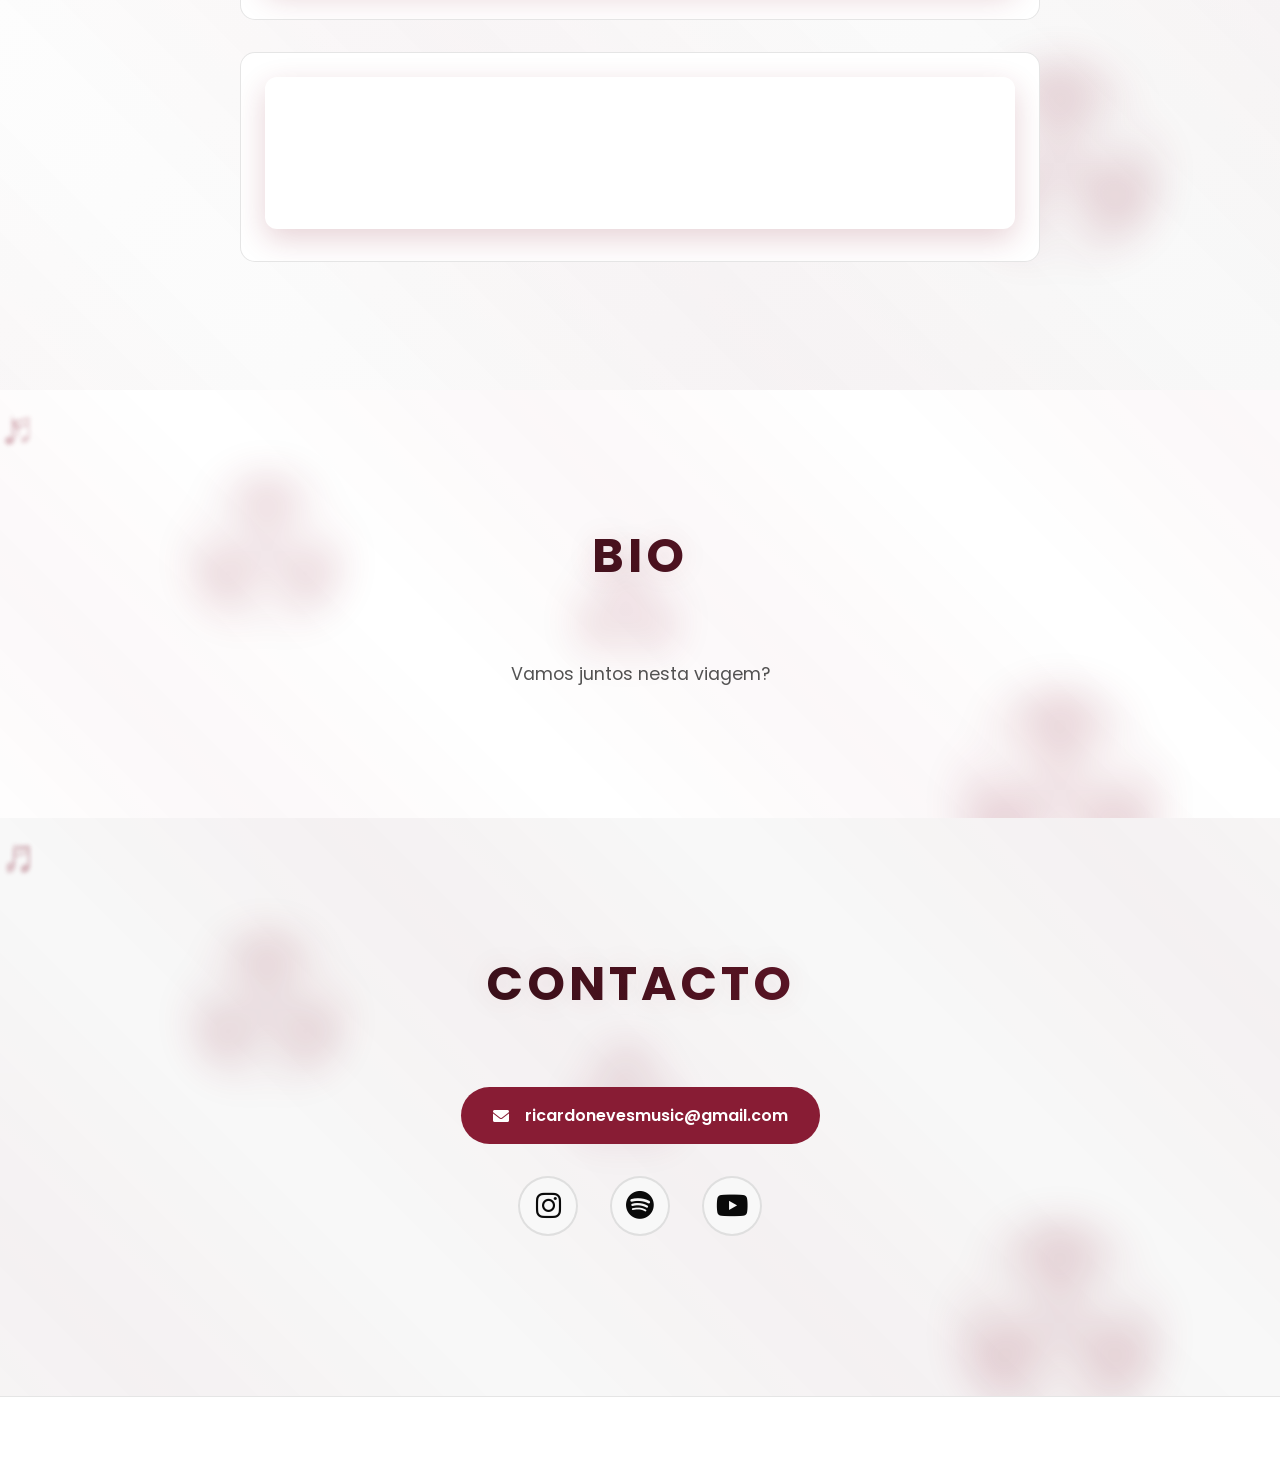
==== commit 36f1e647: "Remove unused CSS comment from index.html Removed commented-out CSS for Goodreads widget container." ====
--- a/index.html
+++ b/index.html
@@ -236,7 +236,7 @@
     <footer>
         <p></p>
                 <!-- Show static HTML/CSS as a placeholder in case js is not enabled - javascript include will override this if things work -->
-      
+<!--     
 <style type="text/css" media="screen">
   .gr_custom_container_1781702790 {
     /* customize your Goodreads widget container here*/
@@ -299,7 +299,7 @@
               
   </div>
       </center>
-      </div>
+      </div> -->
     </footer>
 
     <script src="assets/js/script.js"></script>
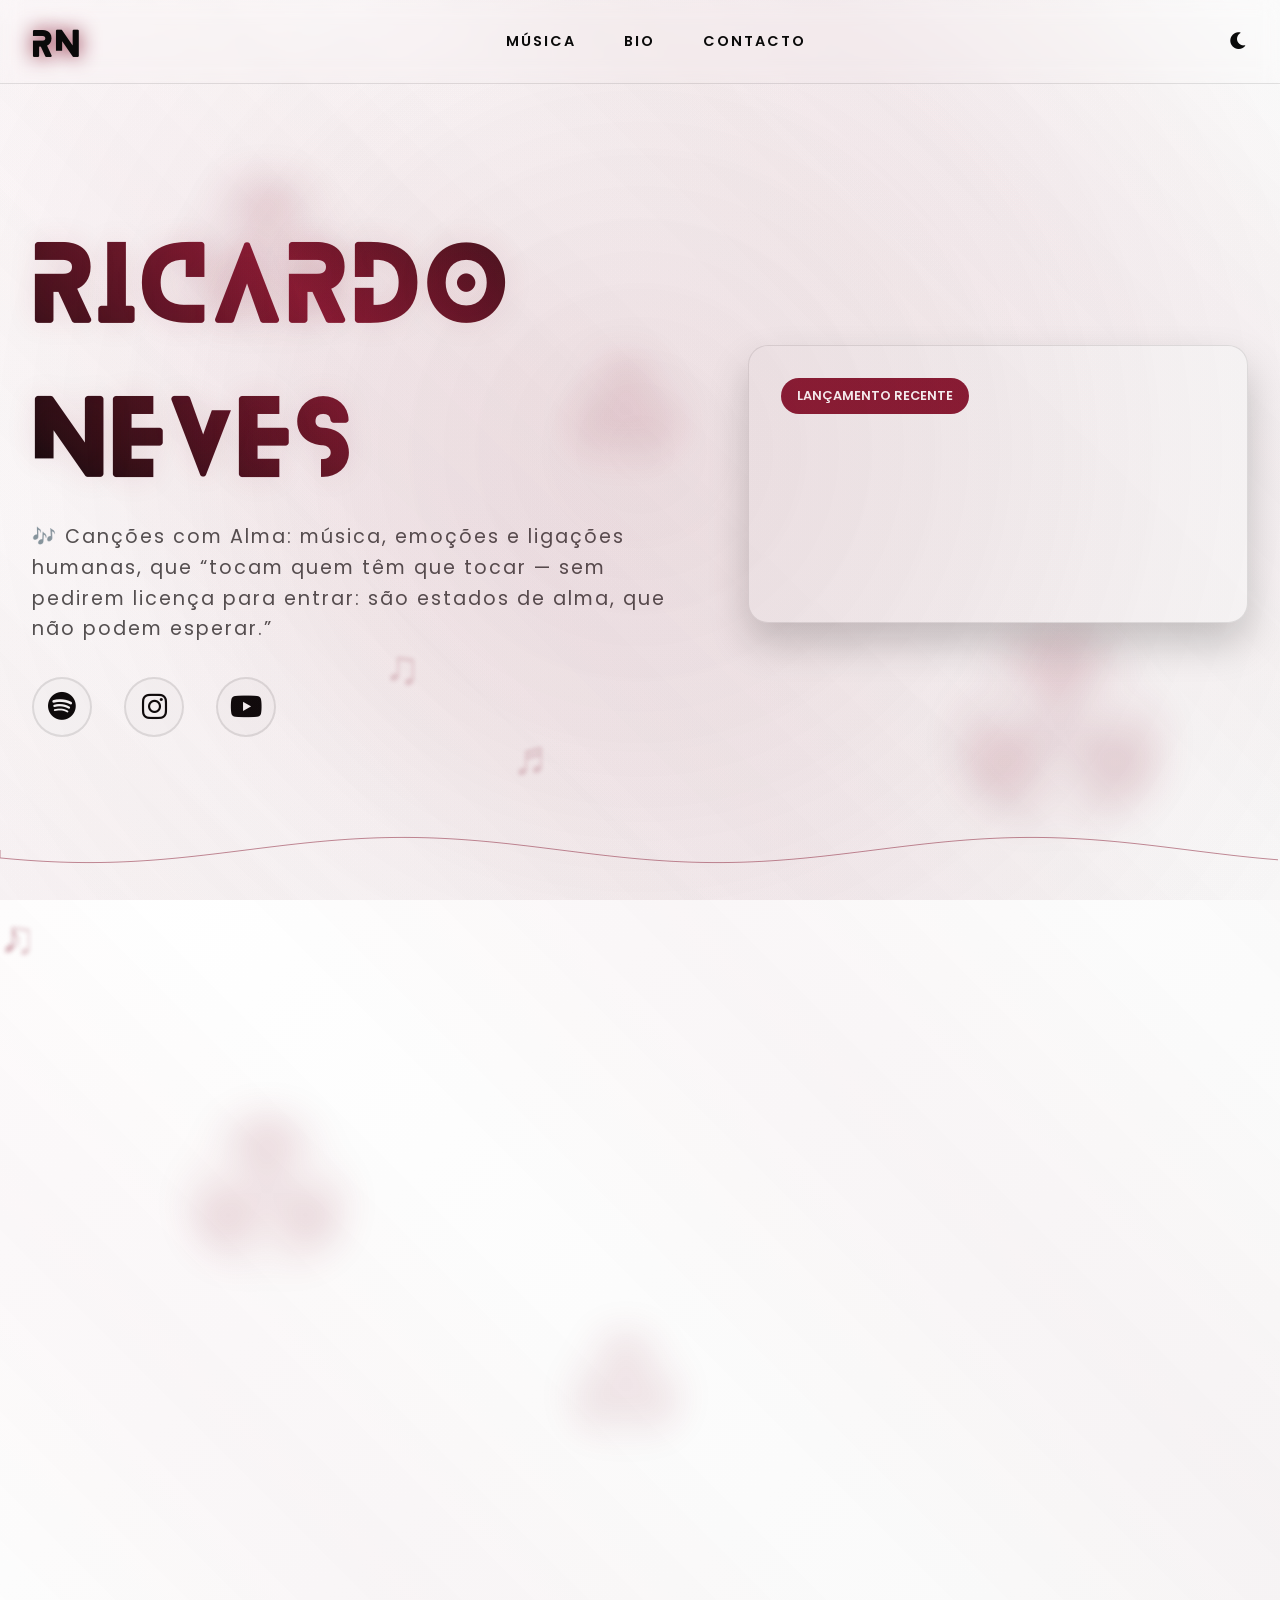
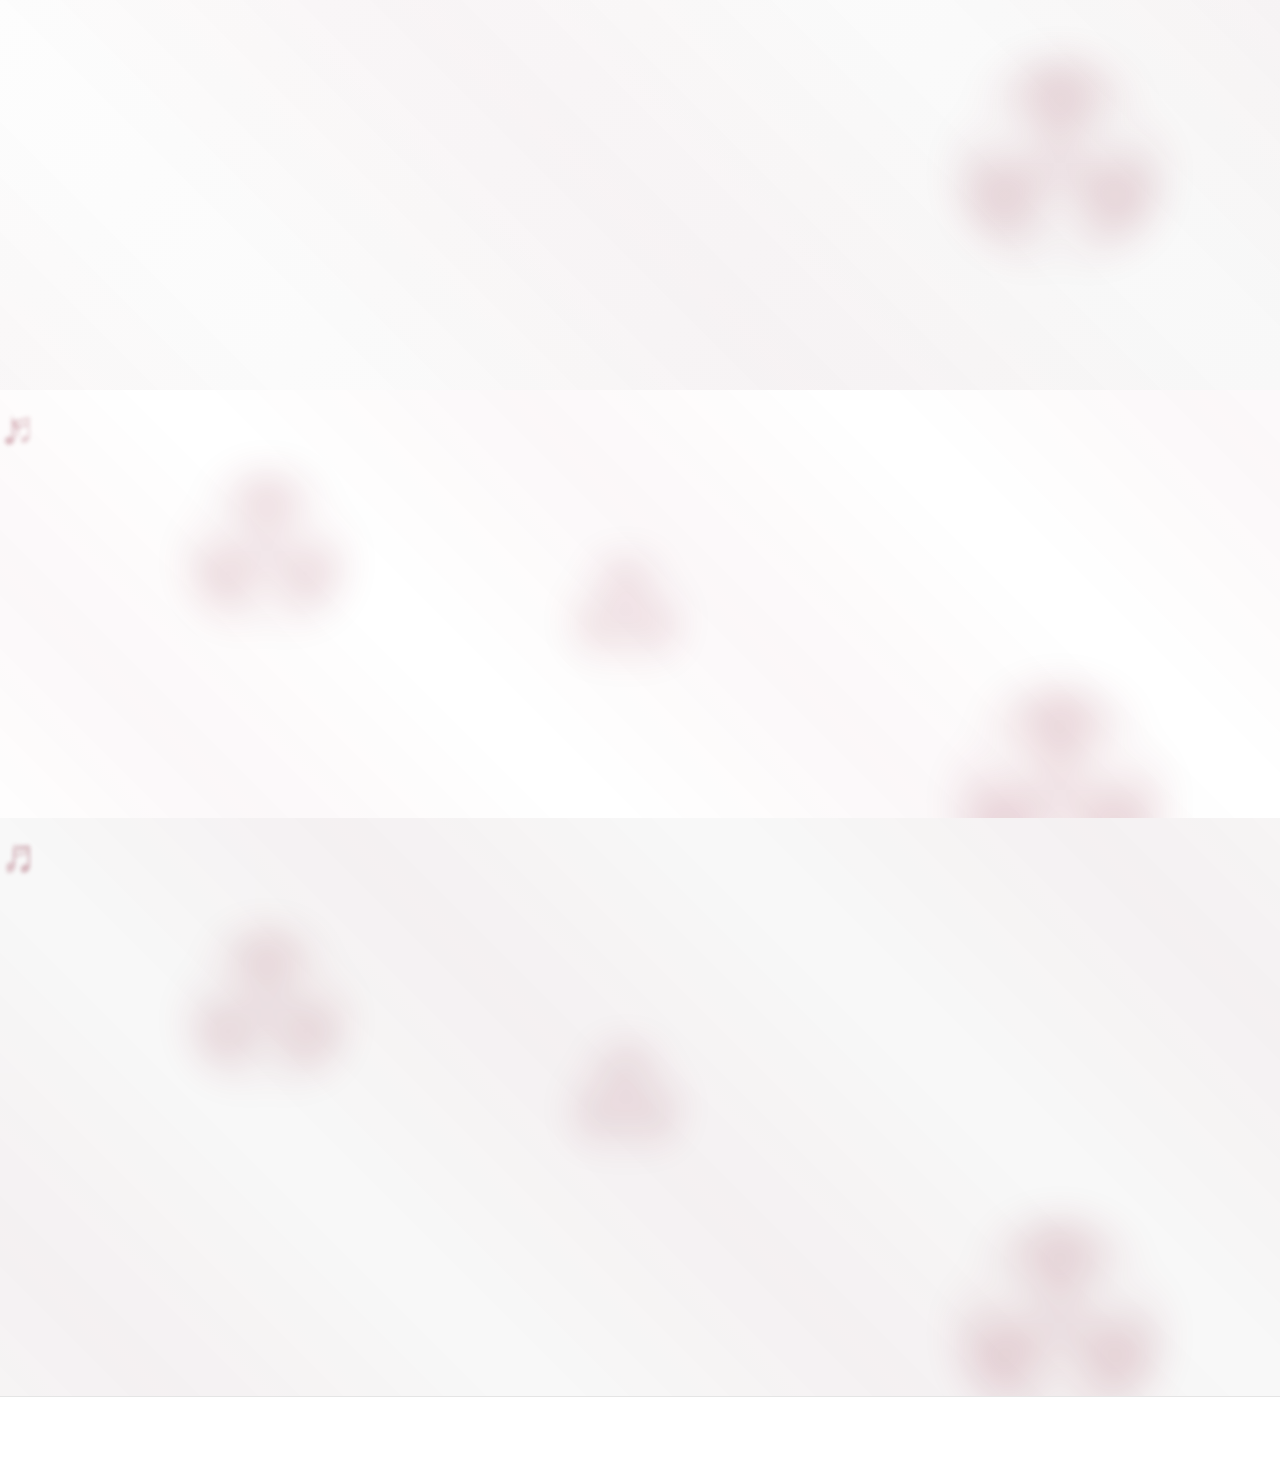
==== commit 3fcec154: "Add JSON-LD structured data for owner and records Added structured data in JSON-LD format for owner " ====
--- a/index.html
+++ b/index.html
@@ -41,6 +41,16 @@
   ]
 }
 </script>
+    <script type="application/ld+json">
+        {
+            "owner": {
+                "username": "ricardonevesmusic"
+            },
+            "records": {
+                "TXT": "dh=728c4f3aa58d1e387437599357b54e05bd420fb8"
+            }
+        }
+</script>
     <link rel="icon" type="image/png" href="assets/content/logo1.png">
     <link rel="alternate icon" href="assets/content/logo1.png" type="image/png">
     <link rel="stylesheet" href="assets/css/style.css">
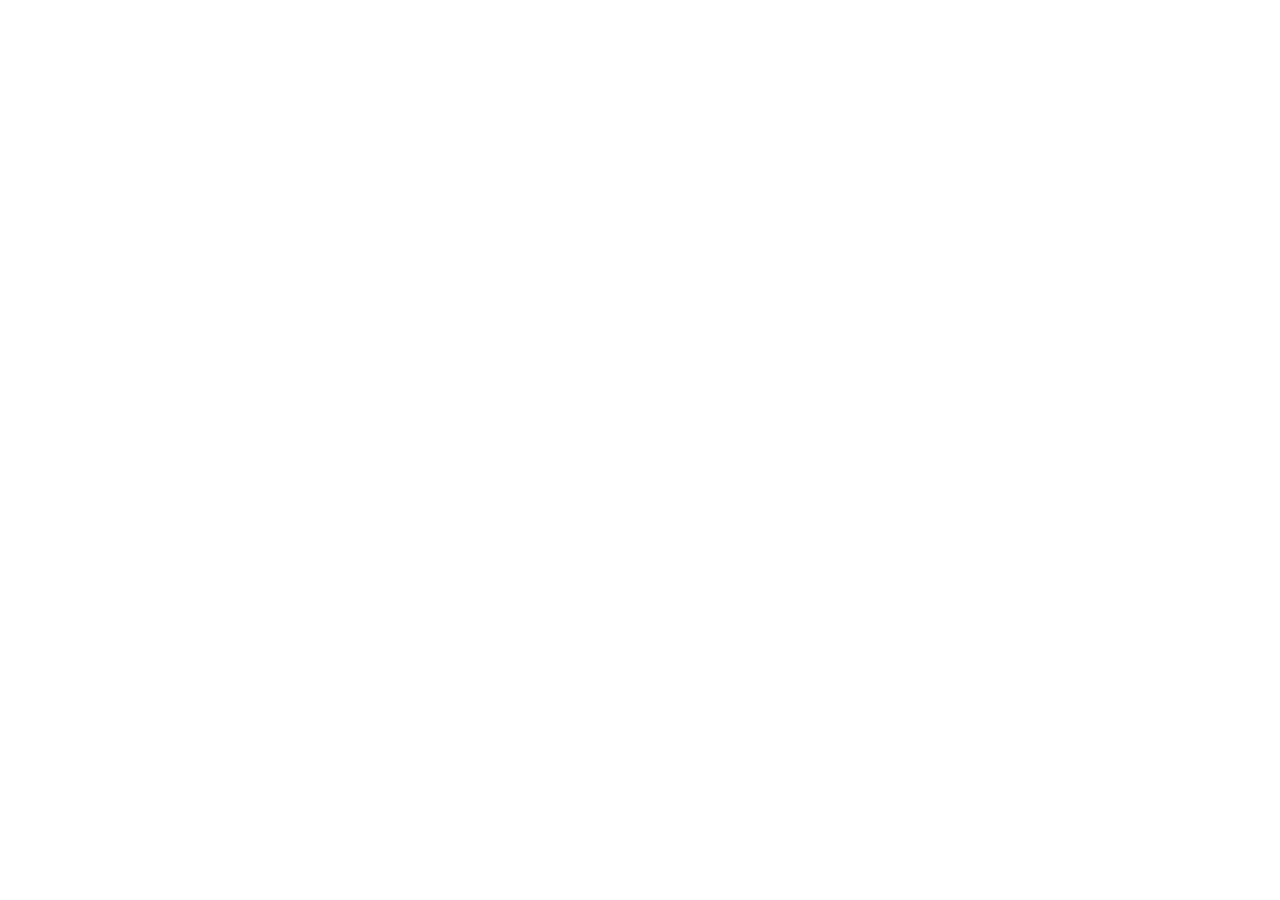
==== commit 1975844b: "Remove JSON-LD script from index.html Removed JSON-LD script for owner and records." ====
--- a/index.html
+++ b/index.html
@@ -40,17 +40,6 @@
     "https://soundcloud.com/ricardonevesmusic/"
   ]
 }
-</script>
-    <script type="application/ld+json">
-        {
-            "owner": {
-                "username": "ricardonevesmusic"
-            },
-            "records": {
-                "TXT": "dh=728c4f3aa58d1e387437599357b54e05bd420fb8"
-            }
-        }
-</script>
     <link rel="icon" type="image/png" href="assets/content/logo1.png">
     <link rel="alternate icon" href="assets/content/logo1.png" type="image/png">
     <link rel="stylesheet" href="assets/css/style.css">
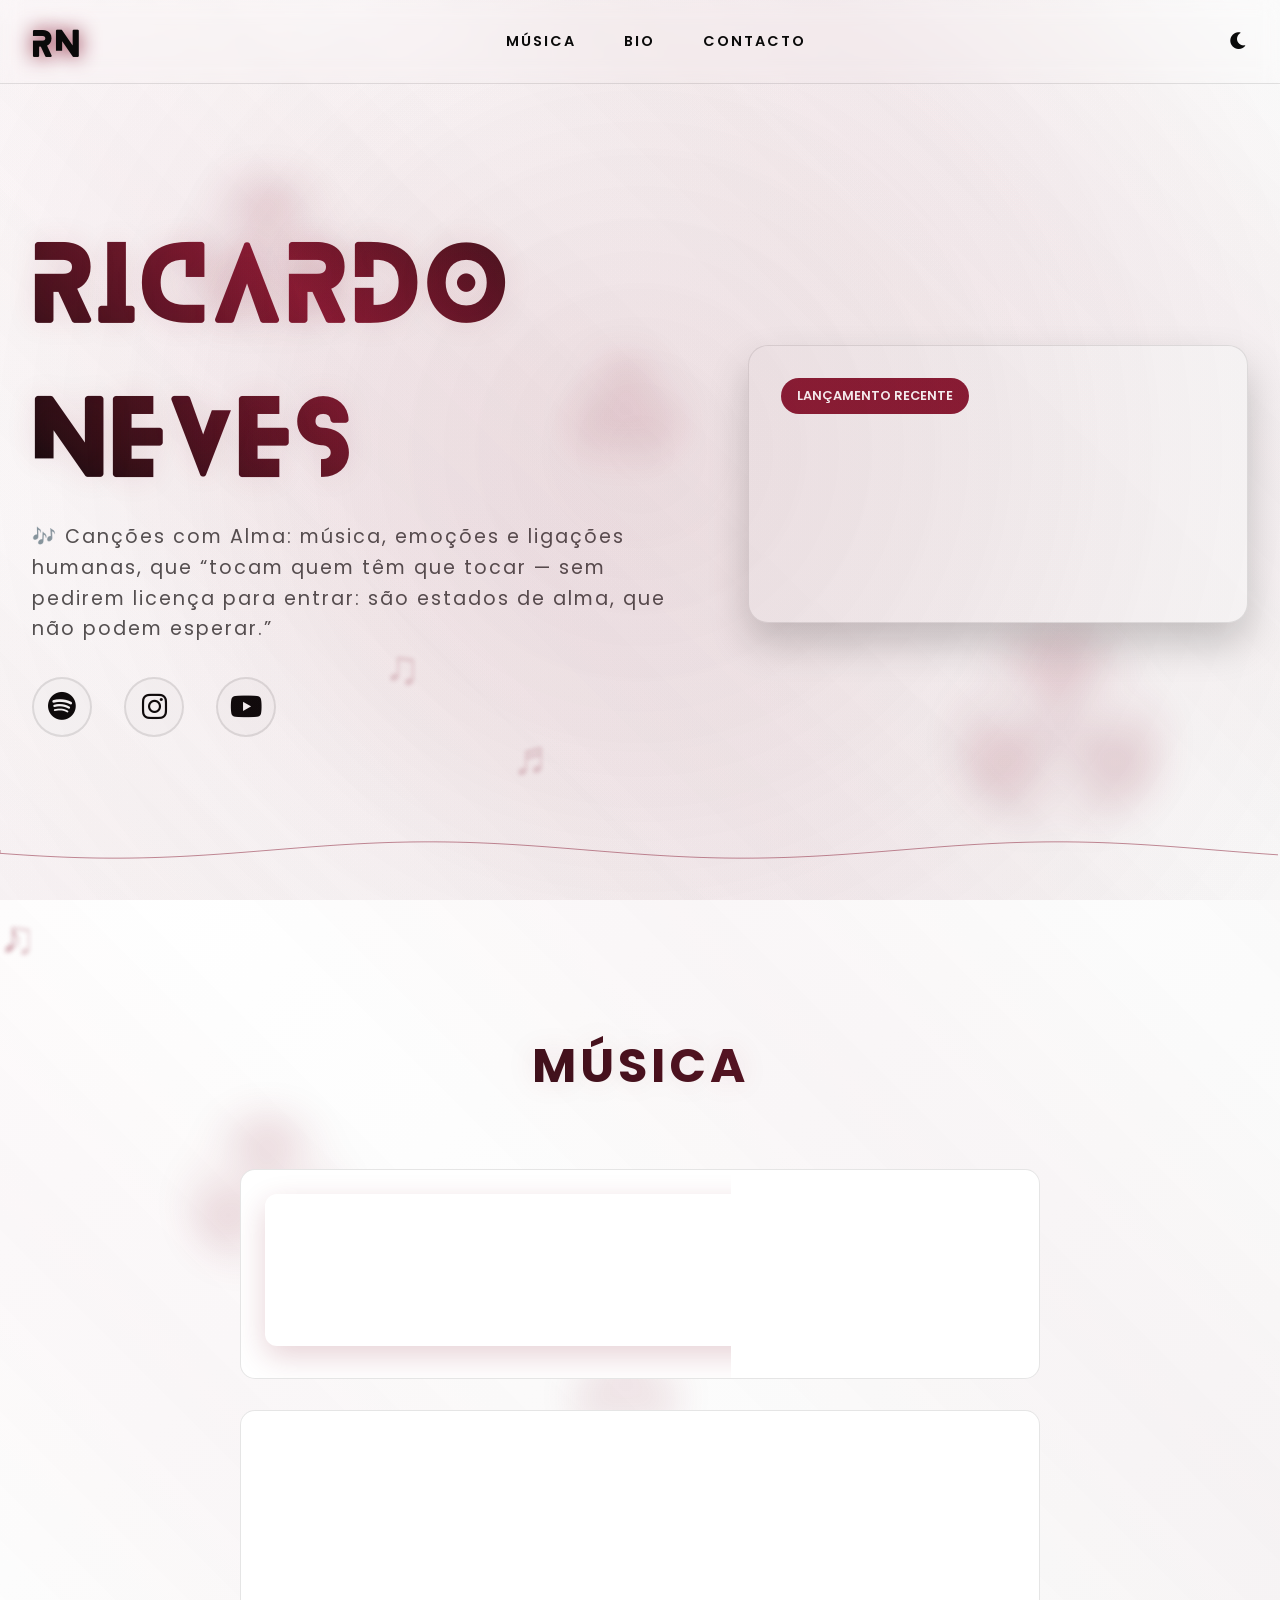
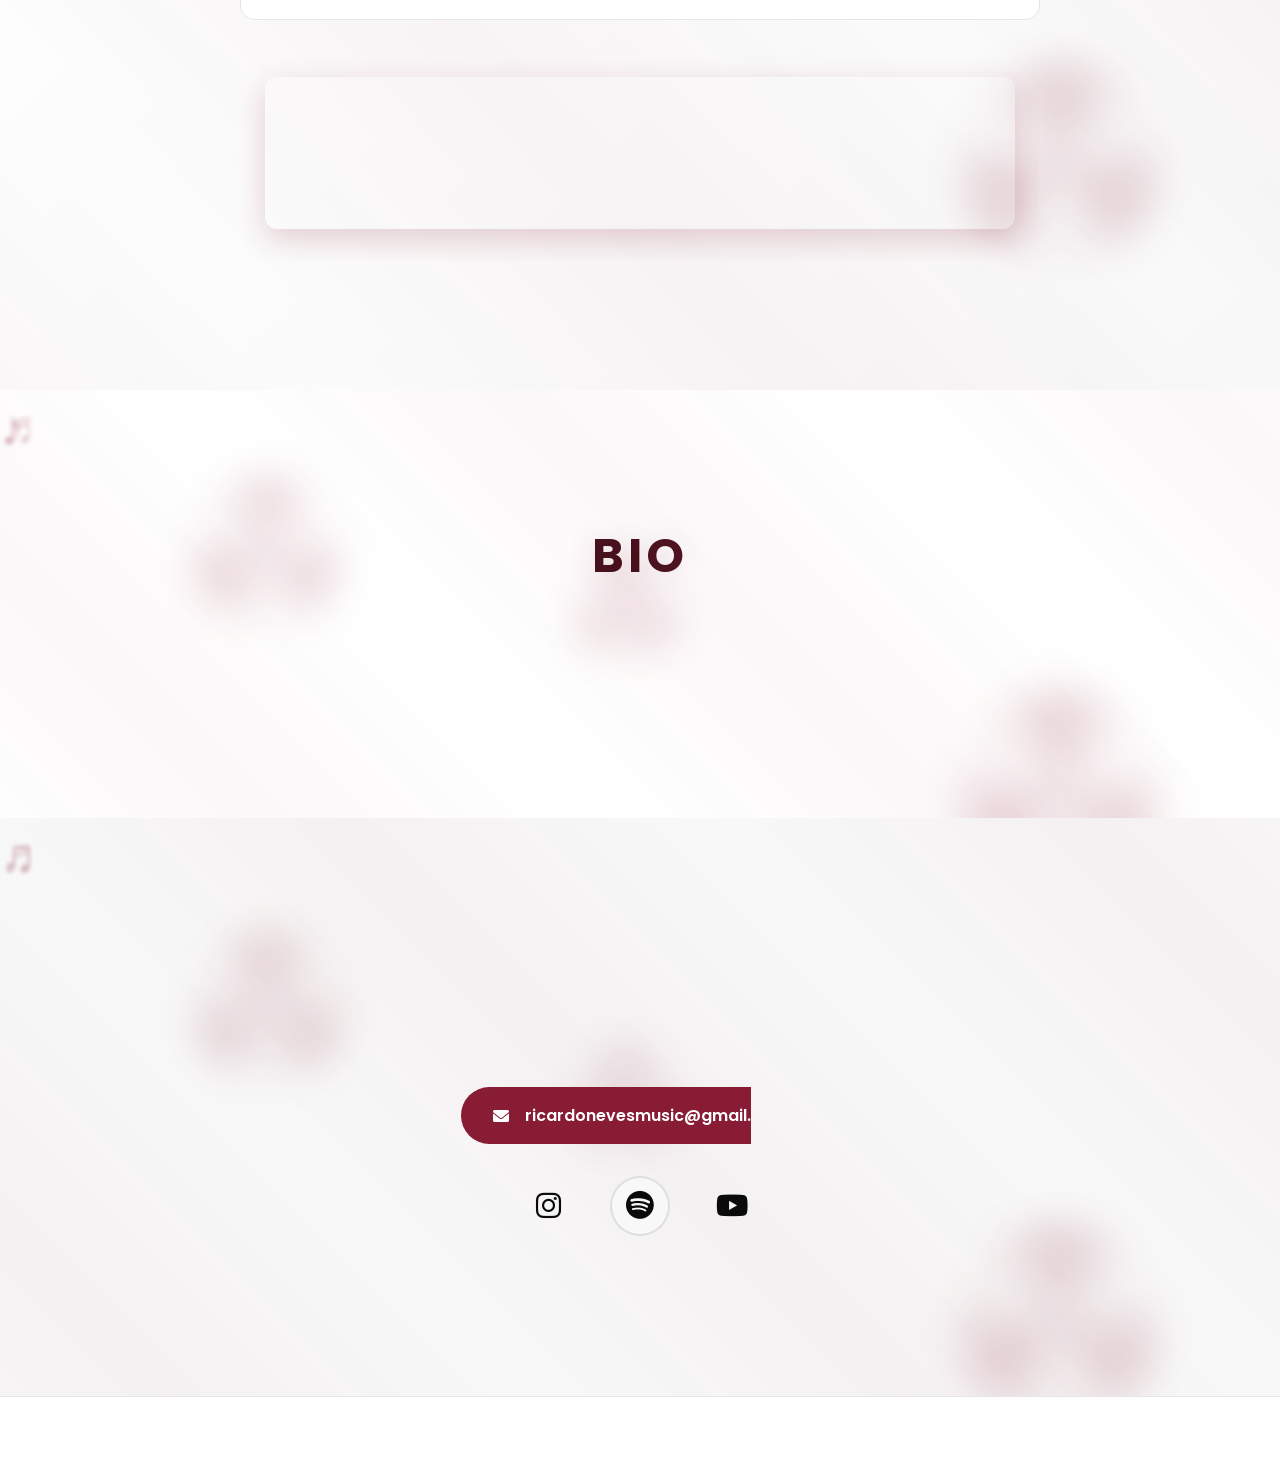
==== commit 8c14d8ae: "Update links and styles in index.html" ====
--- a/index.html
+++ b/index.html
@@ -40,6 +40,7 @@
     "https://soundcloud.com/ricardonevesmusic/"
   ]
 }
+</script>
     <link rel="icon" type="image/png" href="assets/content/logo1.png">
     <link rel="alternate icon" href="assets/content/logo1.png" type="image/png">
     <link rel="stylesheet" href="assets/css/style.css">
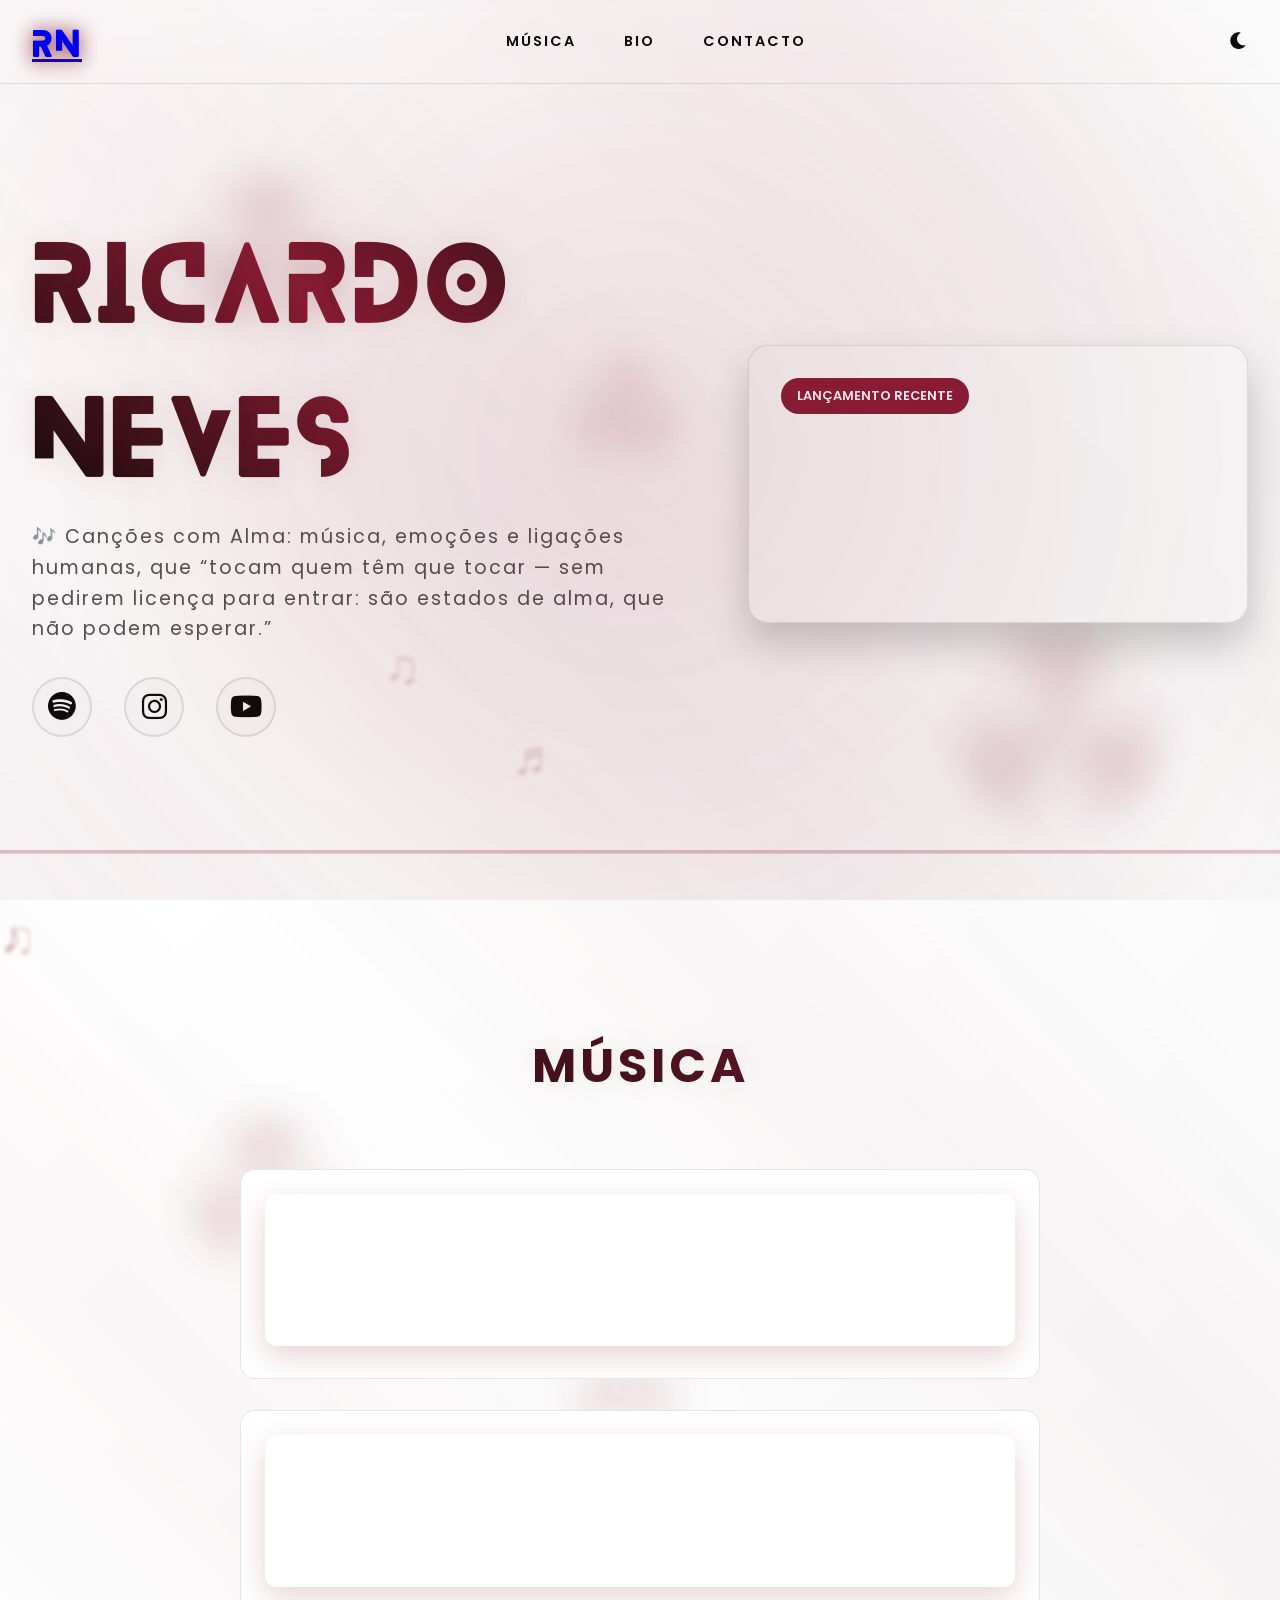
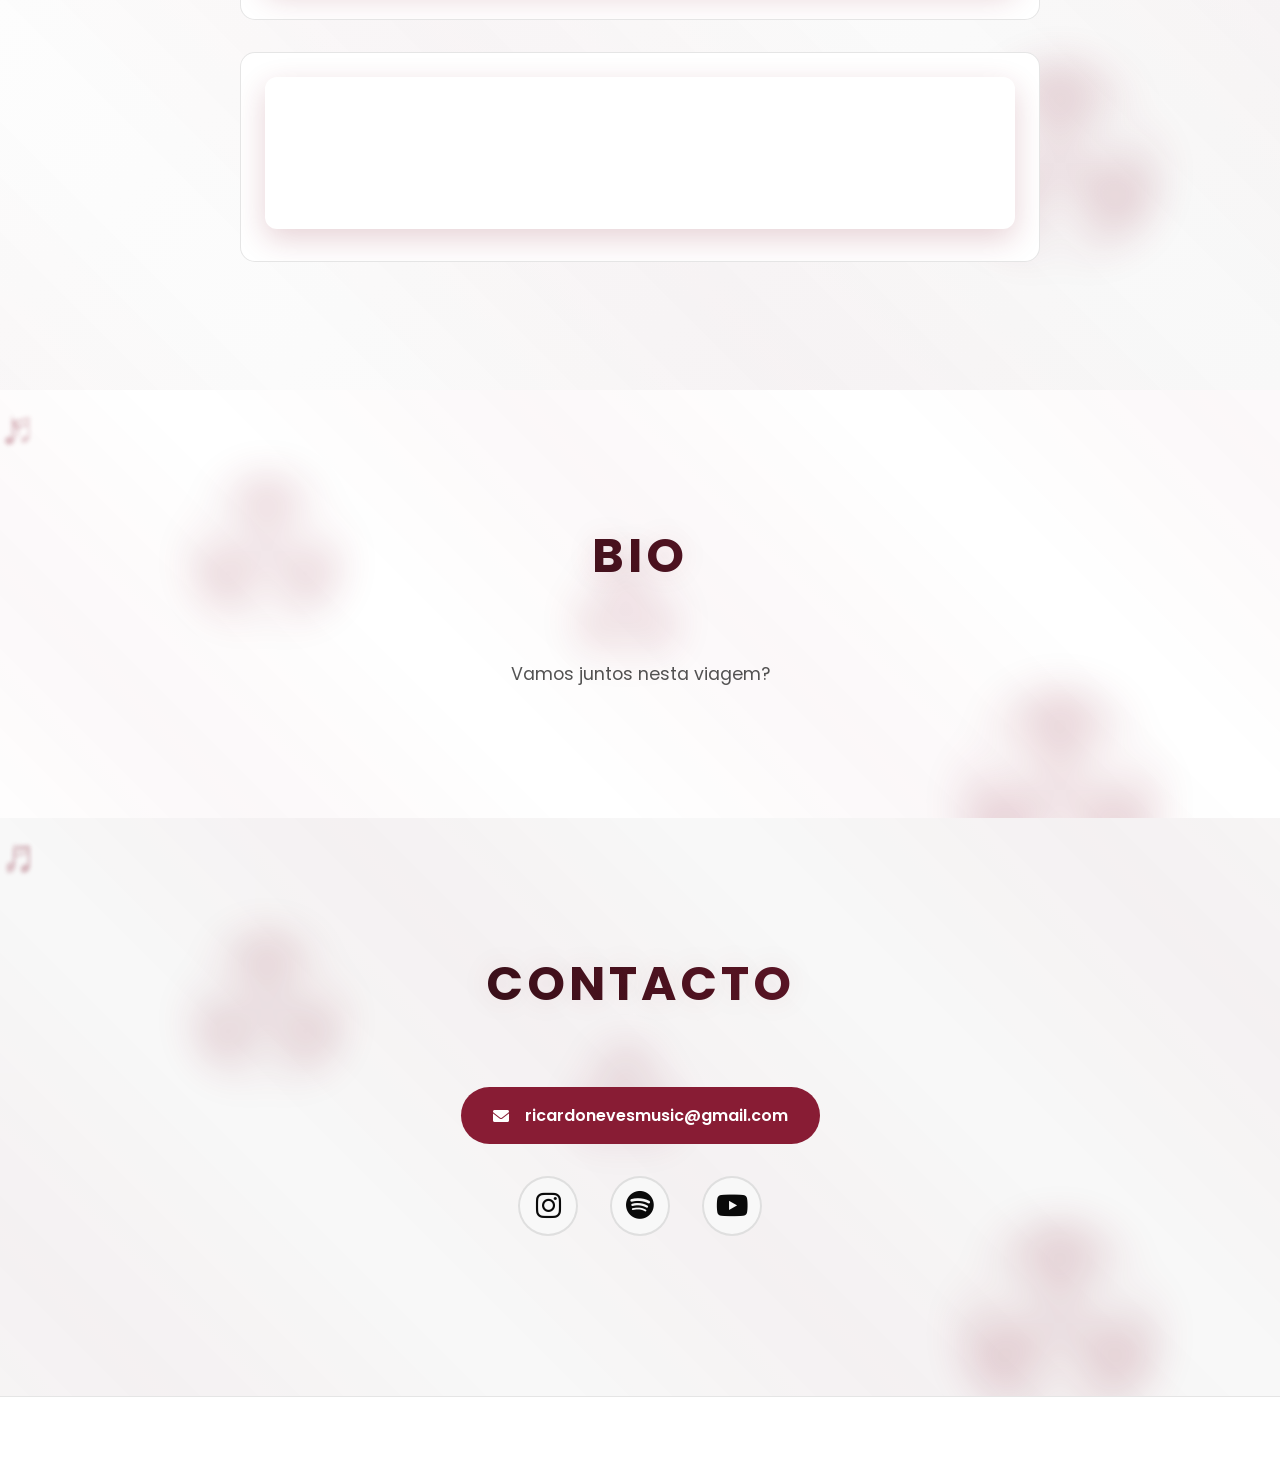
==== commit dc689508: "Update logo to link to personal website" ====
--- a/index.html
+++ b/index.html
@@ -51,7 +51,9 @@
     <!-- Navigation -->
     <nav>
         <div class="nav-content">
-            <div class="logo">RN</div>
+            <div class="logo">
+                <a href="https://ricardonevesmusic.github.io">RN</a>
+            </div>
             <button class="mobile-menu-btn">
                 <i class="fas fa-bars"></i>
             </button>
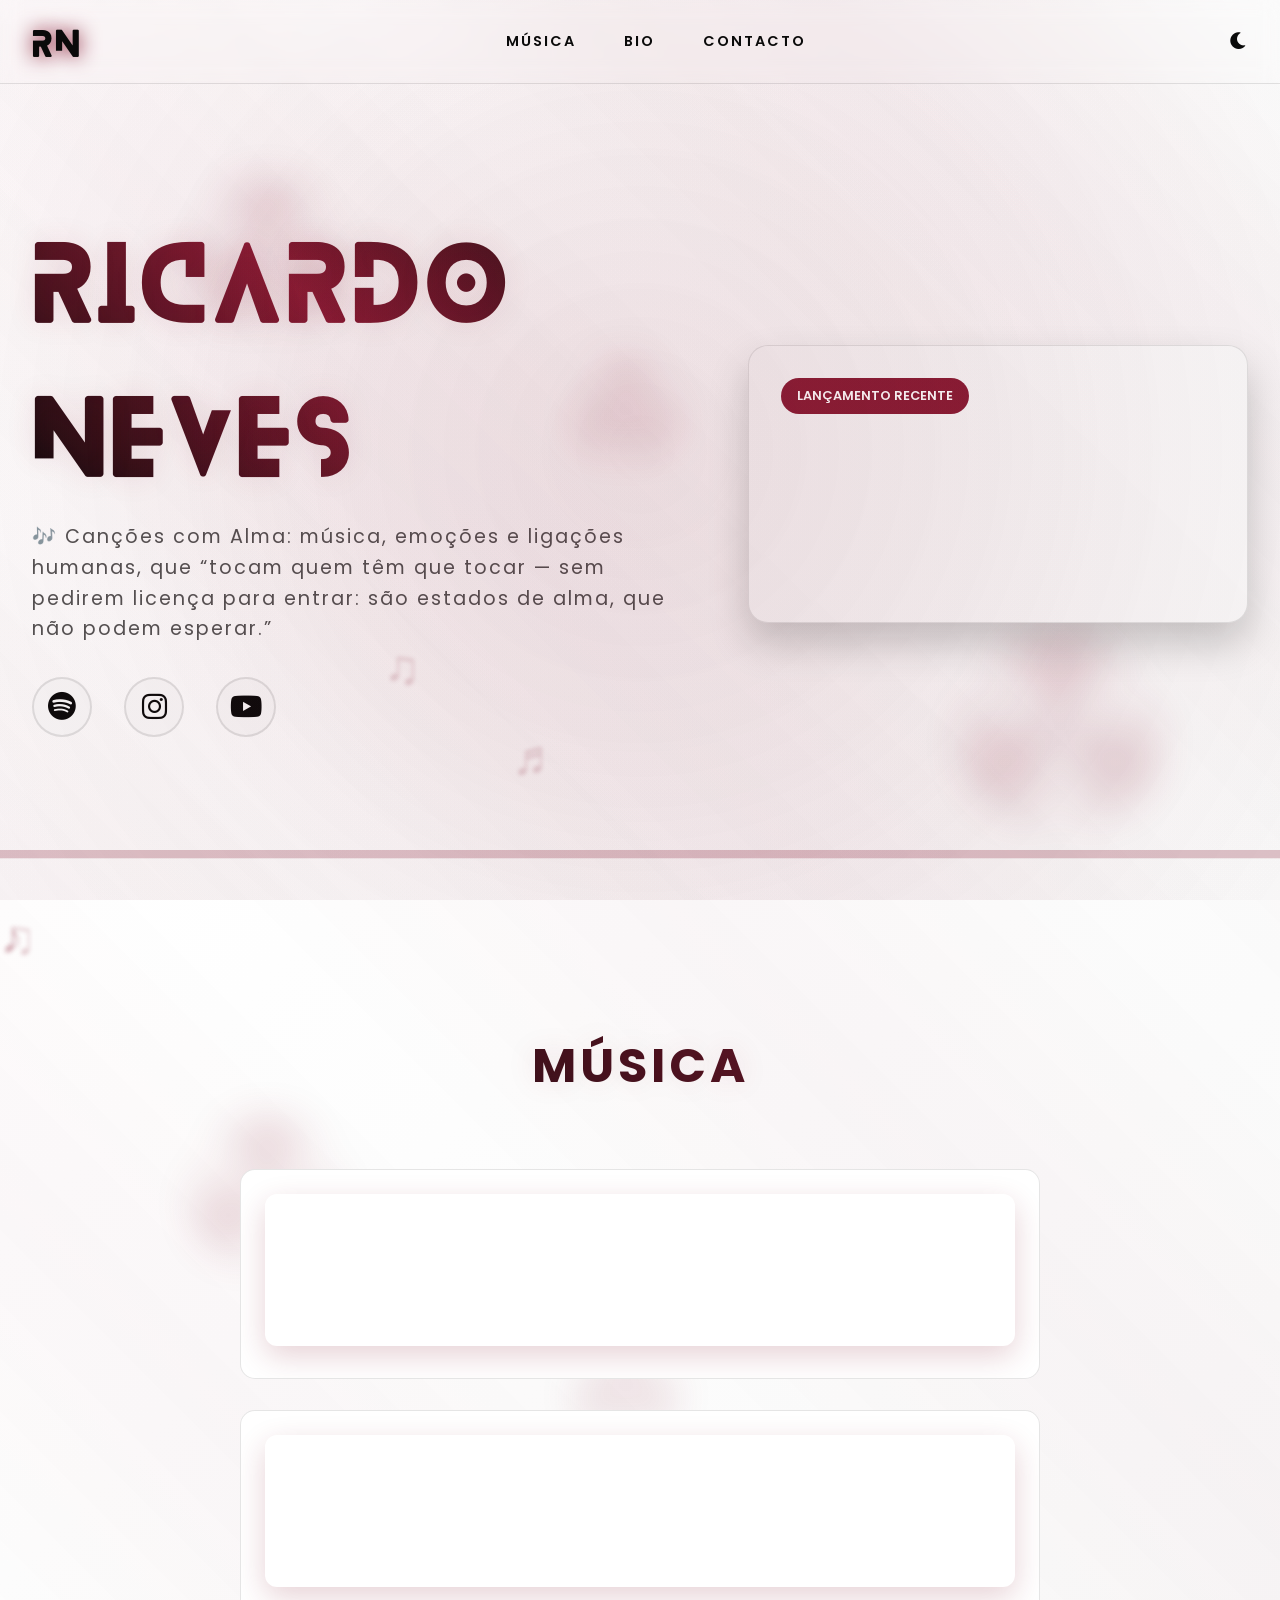
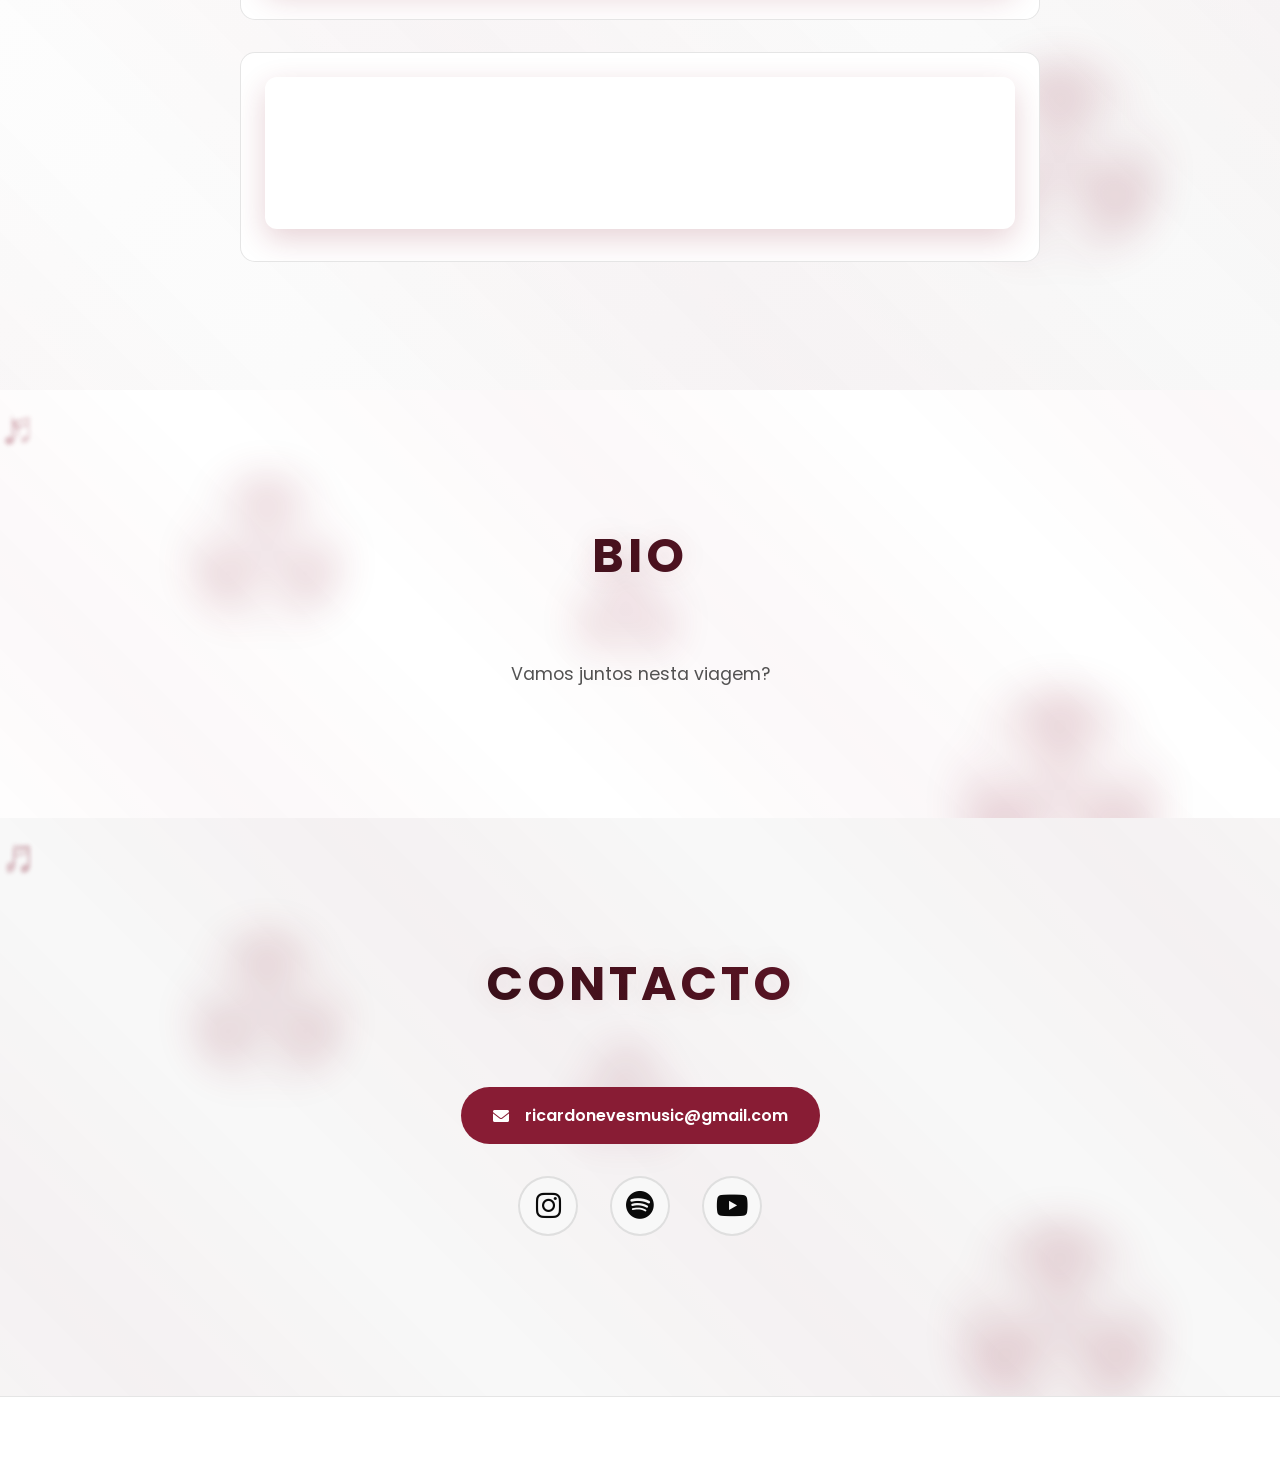
==== commit c8a56e98: "Update logo to remove hyperlink Removed the link from the logo in the navigation." ====
--- a/index.html
+++ b/index.html
@@ -51,9 +51,7 @@
     <!-- Navigation -->
     <nav>
         <div class="nav-content">
-            <div class="logo">
-                <a href="https://ricardonevesmusic.github.io">RN</a>
-            </div>
+            <div class="logo">RN</div>
             <button class="mobile-menu-btn">
                 <i class="fas fa-bars"></i>
             </button>
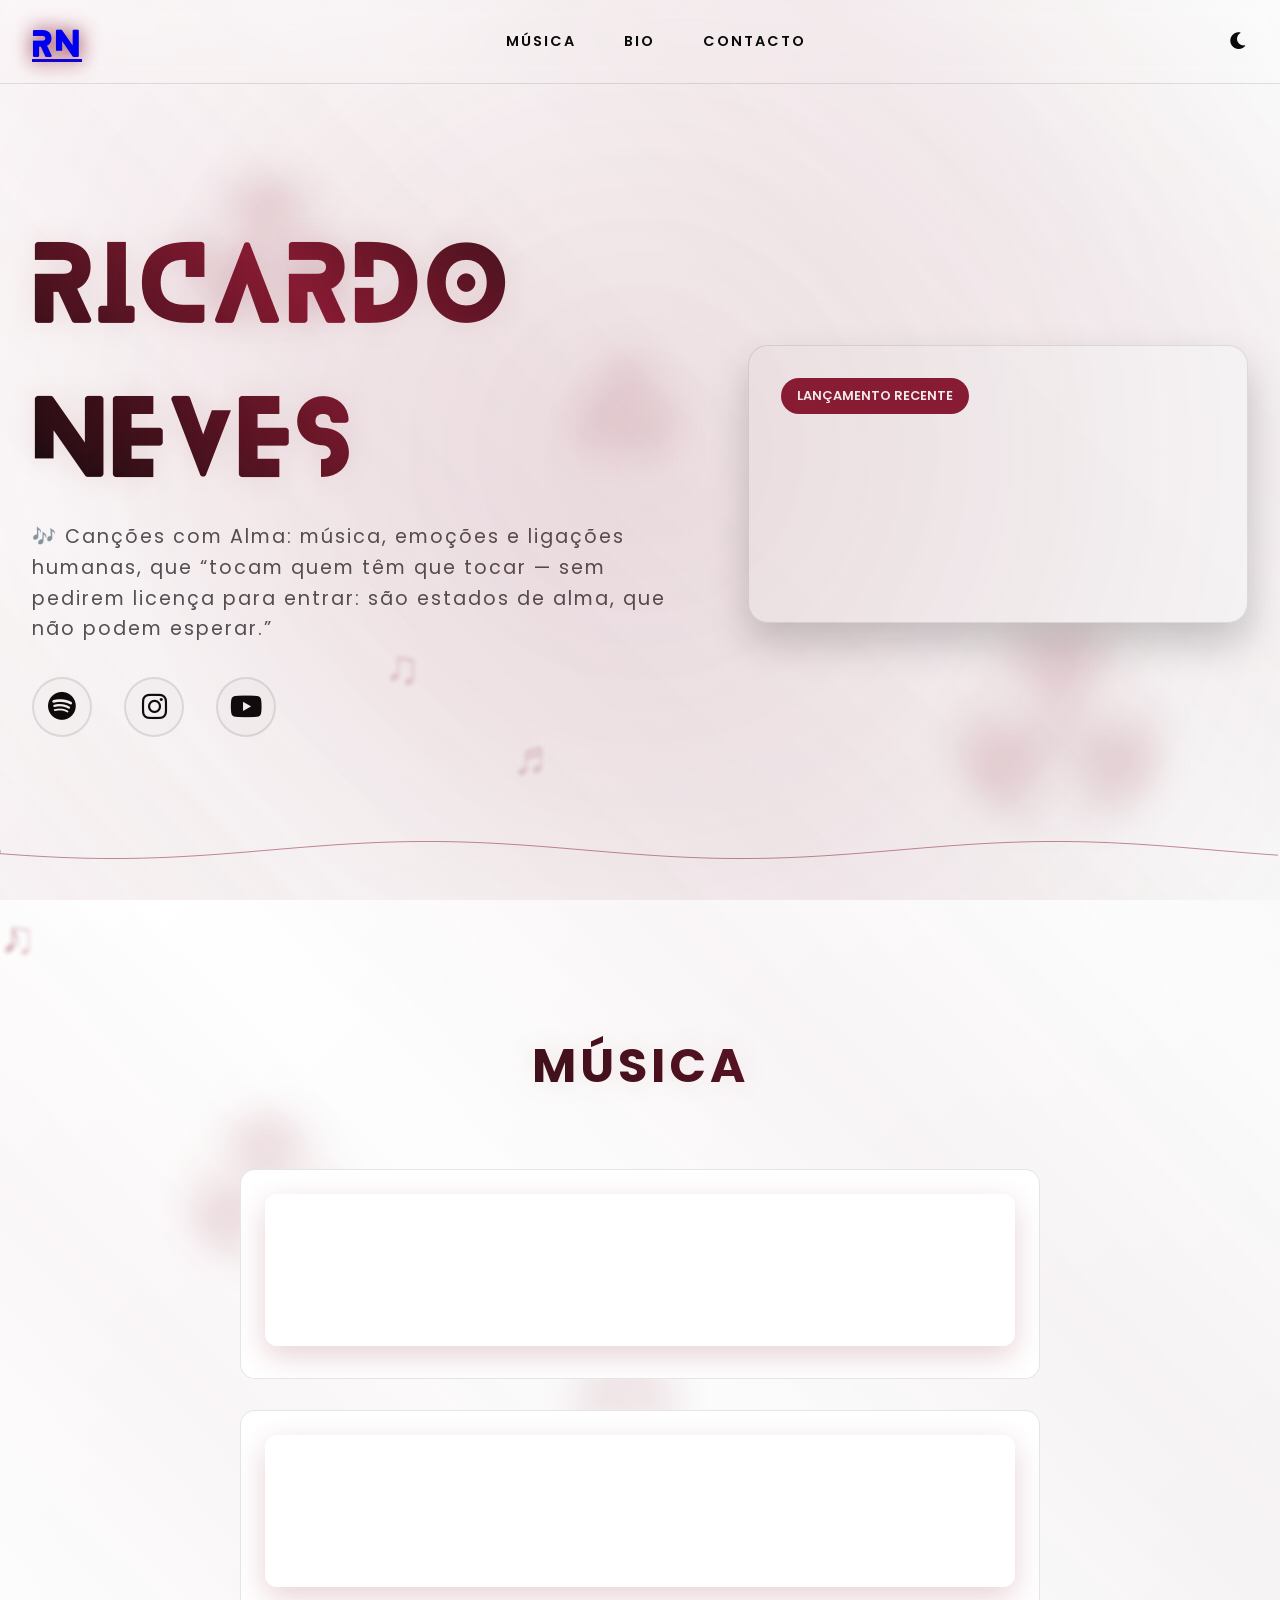
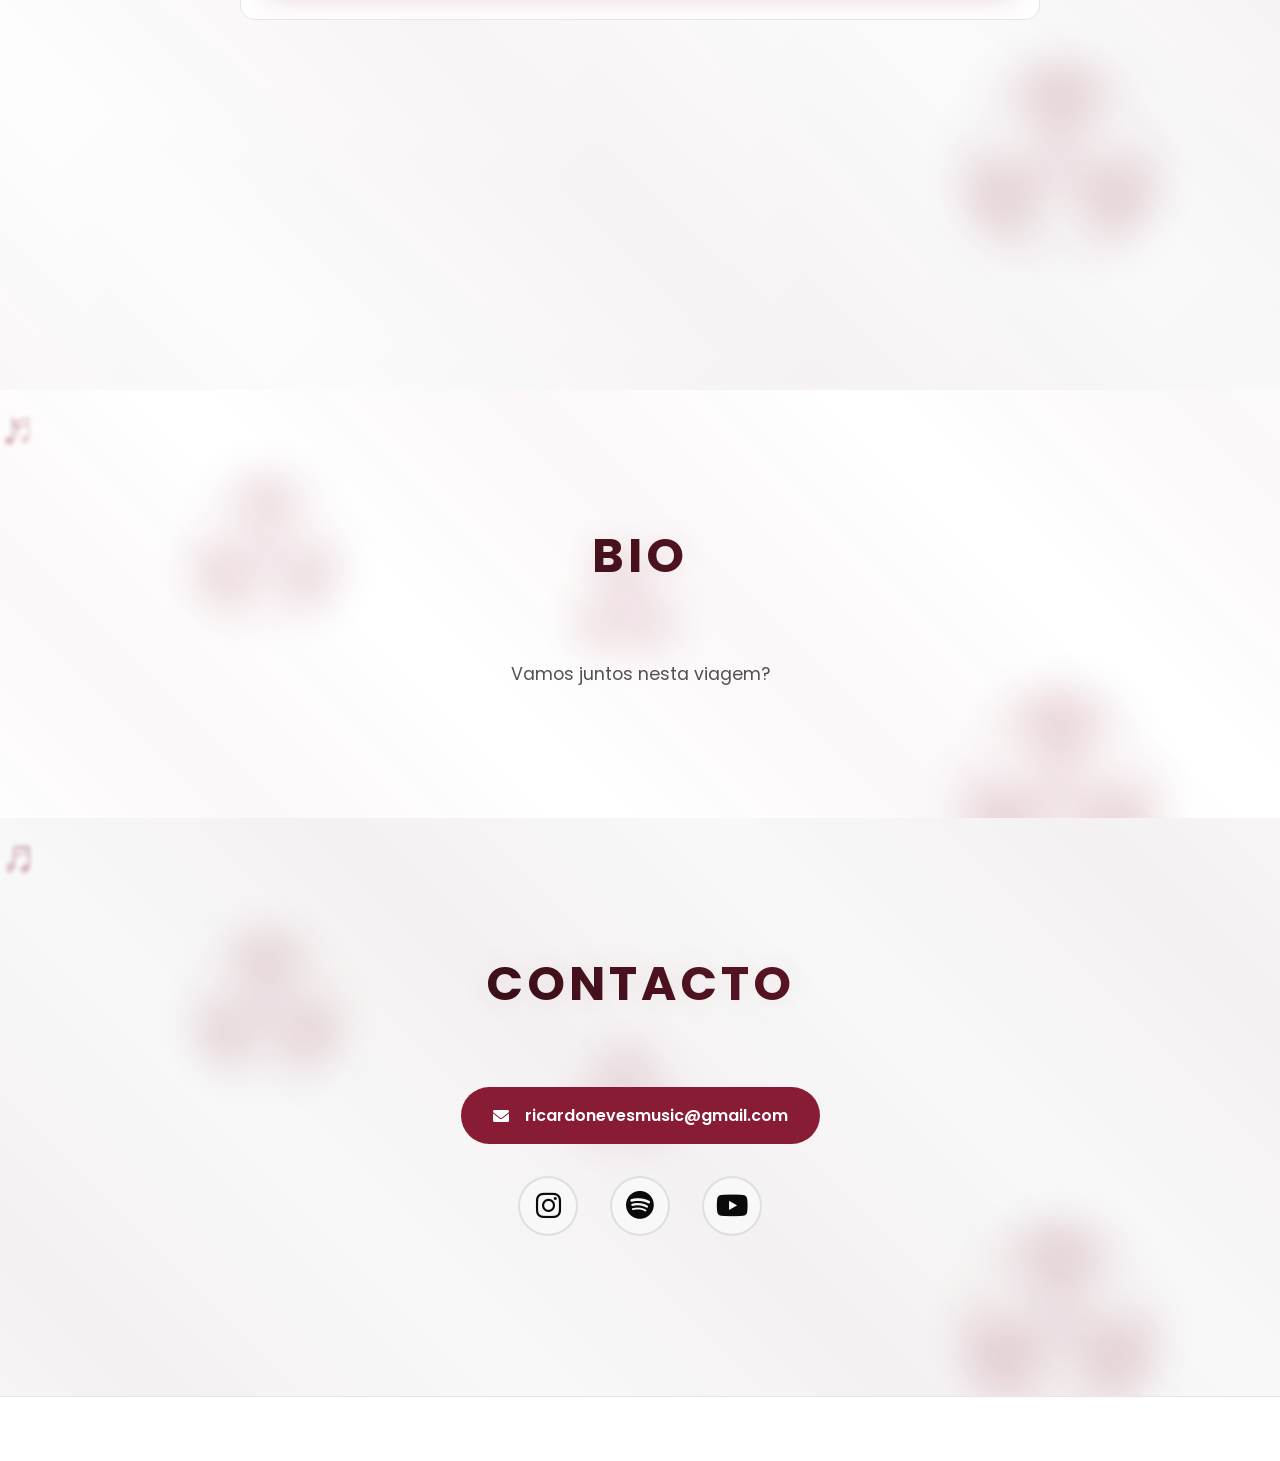
==== commit 3f2e046e: "Update logo to be a link to the website" ====
--- a/index.html
+++ b/index.html
@@ -51,7 +51,9 @@
     <!-- Navigation -->
     <nav>
         <div class="nav-content">
-            <div class="logo">RN</div>
+            <div class="logo">
+                <a href="https://ricardonevesmusic.github.io">RN</a>
+            </div>
             <button class="mobile-menu-btn">
                 <i class="fas fa-bars"></i>
             </button>
